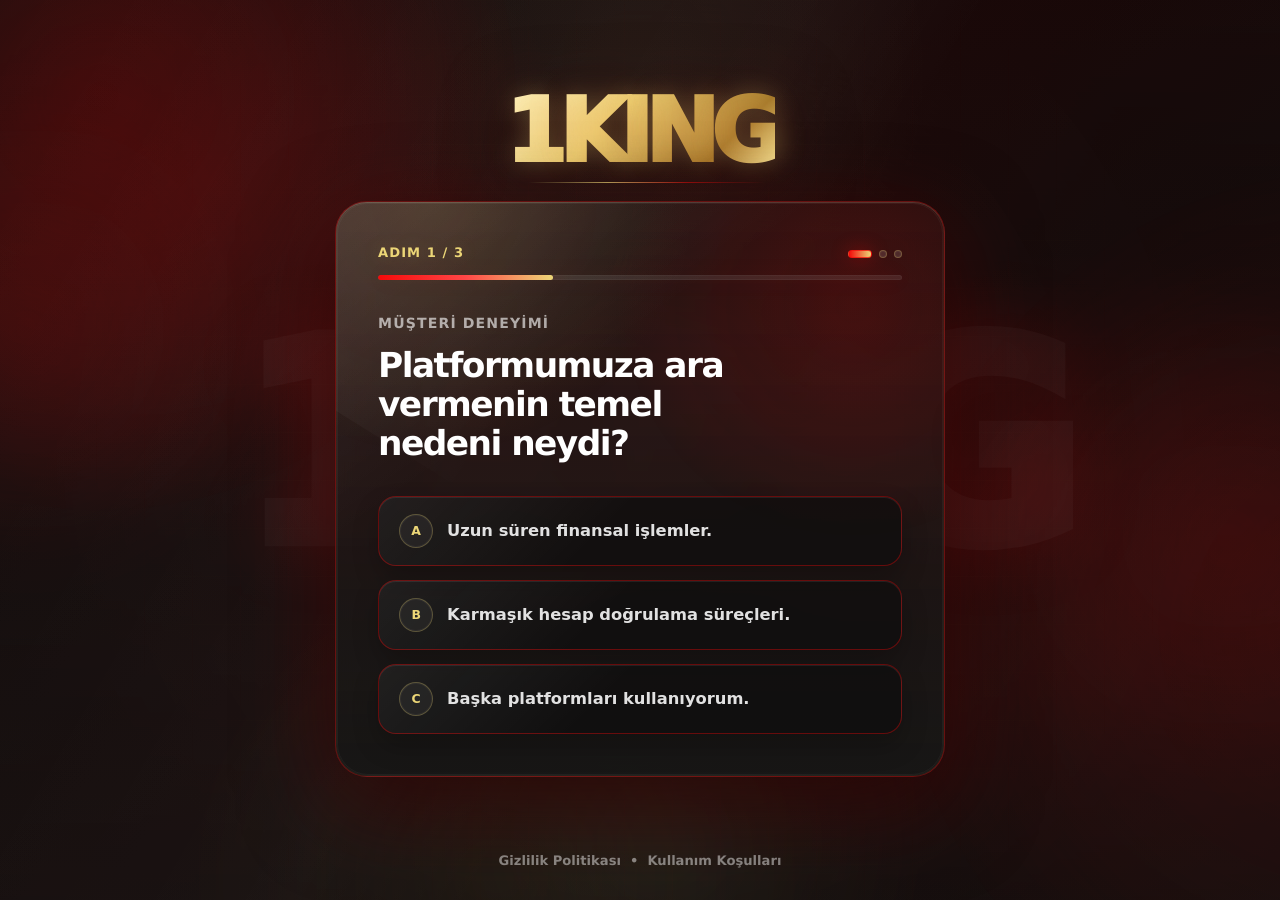
==== index.html @ adf9be0c "update" ====
<!DOCTYPE html>
<html lang="tr">

<head>
    <meta charset="UTF-8">
    <meta name="viewport" content="width=device-width, initial-scale=1.0">
    <title>Müşteri Memnuniyeti Anketi | 1KING</title>

    <meta name="description" content="1KING sadakat programı ve müşteri deneyimi hakkında kısa memnuniyet anketi.">
    <meta name="keywords" content="müşteri memnuniyeti anketi, sadakat programı, kullanıcı deneyimi, kişisel teklif">
    <meta name="theme-color" content="#171716">

    <meta property="og:title" content="Müşteri Memnuniyeti Anketi | 1KING">
    <meta property="og:description" content="Kısa müşteri deneyimi anketi.">
    <meta property="og:type" content="website">

    <link rel="stylesheet" href="assets/css/style.css">
    <script src="assets/js/script.js" defer></script>
</head>

<body>
    <div class="site-shell">
        <div class="background-scene" aria-hidden="true">
            <div class="background-scene__grid"></div>
            <div class="background-scene__glow background-scene__glow--one"></div>
            <div class="background-scene__glow background-scene__glow--two"></div>
            <div class="background-scene__glow background-scene__glow--three"></div>
            <div class="background-scene__watermark">1KING</div>
        </div>

        <main class="survey-main">
            <section class="survey-section" aria-labelledby="survey-title">
                <div class="brand-logo" aria-label="1KING">1KING</div>

                <div class="survey-card">
                    <div class="survey-card__shine" aria-hidden="true"></div>

                    <div class="survey-card__inner">
                        <h1 id="survey-title" class="visually-hidden">1KING müşteri memnuniyeti anketi</h1>

                        <div id="quiz-root" class="quiz-root" aria-live="polite">
                            <noscript>
                                <div class="fallback-message">
                                    <p>Bu anketi görüntülemek için tarayıcınızda JavaScript etkin olmalıdır.</p>
                                </div>
                            </noscript>
                        </div>
                    </div>
                </div>
            </section>
        </main>

        <footer class="site-footer">
            <nav class="footer-nav" aria-label="Alt bağlantılar">
                <a href="privacy.html">Gizlilik Politikası</a>
                <span aria-hidden="true">•</span>
                <a href="terms.html">Kullanım Koşulları</a>
            </nav>
        </footer>
    </div>
</body>

</html>
---- assets/css/style.css ----
:root {
    --color-black: #171716;
    --color-gold: #ECD677;
    --color-red: #F40A0A;

    --color-white: #ffffff;
    --color-soft-white: rgba(255, 255, 255, 0.88);
    --color-muted: rgba(255, 255, 255, 0.62);
    --color-muted-strong: rgba(255, 255, 255, 0.74);

    --glass-bg: rgba(23, 23, 22, 0.72);
    --glass-bg-strong: rgba(28, 18, 18, 0.82);
    --glass-border: rgba(244, 10, 10, 0.36);
    --glass-border-soft: rgba(236, 214, 119, 0.18);

    --shadow-red: 0 24px 90px rgba(244, 10, 10, 0.24);
    --shadow-card: 0 28px 90px rgba(0, 0, 0, 0.52);
    --radius-card: clamp(24px, 5vw, 32px);
    --radius-button: 18px;

    --font-main: Inter, ui-sans-serif, system-ui, -apple-system, BlinkMacSystemFont, "Segoe UI", sans-serif;

    --container-padding: clamp(16px, 4vw, 32px);
    --card-padding: clamp(22px, 5vw, 42px);
    --ease-premium: cubic-bezier(0.22, 1, 0.36, 1);
}

*,
*::before,
*::after {
    box-sizing: border-box;
}

html {
    width: 100%;
    min-width: 320px;
    overflow-x: hidden;
    background: var(--color-black);
    color: var(--color-white);
    font-family: var(--font-main);
    font-size: 16px;
    line-height: 1.5;
    -webkit-text-size-adjust: 100%;
    text-size-adjust: 100%;
    scroll-behavior: smooth;
}

body {
    width: 100%;
    min-width: 320px;
    min-height: 100vh;
    min-height: 100svh;
    margin: 0;
    overflow-x: hidden;
    background:
        radial-gradient(circle at 18% 18%, rgba(244, 10, 10, 0.24), transparent 30%),
        radial-gradient(circle at 80% 72%, rgba(244, 10, 10, 0.16), transparent 32%),
        linear-gradient(135deg, #171716 0%, #210c0c 48%, #171716 100%);
    color: var(--color-white);
    font-family: var(--font-main);
    text-rendering: geometricPrecision;
    -webkit-font-smoothing: antialiased;
    -moz-osx-font-smoothing: grayscale;
}

button,
a {
    font: inherit;
}

button {
    border: 0;
}

a {
    color: inherit;
    text-decoration: none;
}

img,
svg {
    display: block;
    max-width: 100%;
}

.site-shell {
    position: relative;
    z-index: 1;
    display: flex;
    flex-direction: column;
    width: 100%;
    min-height: 100vh;
    min-height: 100svh;
    overflow: hidden;
    isolation: isolate;
}

.background-scene {
    position: fixed;
    inset: 0;
    z-index: -2;
    overflow: hidden;
    pointer-events: none;
    background:
        radial-gradient(circle at 50% 8%, rgba(236, 214, 119, 0.06), transparent 28%),
        linear-gradient(180deg, rgba(23, 23, 22, 0.1), rgba(23, 23, 22, 0.58));
}

.background-scene::before {
    content: "";
    position: absolute;
    inset: -20%;
    background:
        radial-gradient(circle at 20% 22%, rgba(244, 10, 10, 0.28), transparent 24%),
        radial-gradient(circle at 90% 64%, rgba(244, 10, 10, 0.18), transparent 26%),
        radial-gradient(circle at 42% 84%, rgba(236, 214, 119, 0.08), transparent 22%);
    filter: blur(18px);
    opacity: 0.82;
    animation: glowDrift 14s var(--ease-premium) infinite alternate;
}

.background-scene::after {
    content: "";
    position: absolute;
    inset: 0;
    background:
        linear-gradient(120deg, transparent 0%, rgba(255, 255, 255, 0.035) 45%, transparent 55%),
        radial-gradient(circle at center, transparent 0%, rgba(0, 0, 0, 0.34) 75%);
    opacity: 0.8;
}

.background-scene__grid {
    position: absolute;
    inset: 0;
    opacity: 0.17;
    background-image:
        linear-gradient(rgba(236, 214, 119, 0.12) 1px, transparent 1px),
        linear-gradient(90deg, rgba(244, 10, 10, 0.16) 1px, transparent 1px);
    background-size: 42px 42px;
    mask-image: radial-gradient(circle at center, black 0%, transparent 78%);
    -webkit-mask-image: radial-gradient(circle at center, black 0%, transparent 78%);
}

.background-scene__glow {
    position: absolute;
    width: clamp(180px, 40vw, 520px);
    aspect-ratio: 1;
    border-radius: 999px;
    filter: blur(20px);
    opacity: 0.55;
    mix-blend-mode: screen;
}

.background-scene__glow--one {
    top: 8%;
    left: -18%;
    background: radial-gradient(circle, rgba(244, 10, 10, 0.34), transparent 68%);
}

.background-scene__glow--two {
    right: -16%;
    bottom: 12%;
    background: radial-gradient(circle, rgba(244, 10, 10, 0.26), transparent 70%);
}

.background-scene__glow--three {
    left: 32%;
    bottom: -22%;
    background: radial-gradient(circle, rgba(236, 214, 119, 0.12), transparent 68%);
}

.background-scene__watermark {
    position: absolute;
    top: 50%;
    left: 50%;
    transform: translate(-50%, -50%);
    width: max-content;
    max-width: 100vw;
    color: rgba(255, 255, 255, 0.035);
    font-size: clamp(76px, 22vw, 330px);
    font-weight: 950;
    line-height: 0.8;
    letter-spacing: -0.12em;
    text-transform: uppercase;
    text-shadow: 0 0 70px rgba(244, 10, 10, 0.18);
    user-select: none;
    white-space: nowrap;
}

.survey-main {
    position: relative;
    z-index: 2;
    display: flex;
    flex: 1 0 auto;
    align-items: center;
    justify-content: center;
    width: 100%;
    padding: clamp(28px, 7vh, 72px) var(--container-padding) clamp(24px, 5vh, 56px);
}

.survey-section {
    display: grid;
    width: 100%;
    max-width: 680px;
    justify-items: center;
    gap: clamp(18px, 3.2vh, 30px);
}

.brand-logo {
    position: relative;
    display: inline-flex;
    align-items: center;
    justify-content: center;
    max-width: 100%;
    color: transparent;
    background: linear-gradient(135deg, #fff7c4 0%, var(--color-gold) 38%, #9d7525 78%, #fff2a1 100%);
    background-clip: text;
    -webkit-background-clip: text;
    font-size: clamp(42px, 12vw, 88px);
    font-weight: 950;
    line-height: 0.88;
    letter-spacing: -0.085em;
    text-align: center;
    text-transform: uppercase;
    text-shadow:
        0 0 24px rgba(236, 214, 119, 0.28),
        0 0 54px rgba(244, 10, 10, 0.16);
    filter: drop-shadow(0 14px 34px rgba(0, 0, 0, 0.5));
    animation: logoReveal 760ms var(--ease-premium) both;
}

.brand-logo::after {
    content: "";
    position: absolute;
    left: 9%;
    right: 4%;
    bottom: -12px;
    height: 1px;
    background: linear-gradient(90deg, transparent, rgba(236, 214, 119, 0.75), rgba(244, 10, 10, 0.55), transparent);
    box-shadow: 0 0 22px rgba(244, 10, 10, 0.42);
}

.survey-card {
    position: relative;
    width: 100%;
    max-width: 580px;
    min-height: 410px;
    overflow: hidden;
    border: 1px solid var(--glass-border);
    border-radius: var(--radius-card);
    background:
        linear-gradient(145deg, rgba(255, 255, 255, 0.075), transparent 34%),
        linear-gradient(180deg, rgba(244, 10, 10, 0.055), rgba(23, 23, 22, 0.76)),
        var(--glass-bg);
    box-shadow:
        var(--shadow-card),
        var(--shadow-red),
        inset 0 1px 0 rgba(255, 255, 255, 0.12),
        inset 0 0 0 1px rgba(236, 214, 119, 0.06);
    backdrop-filter: blur(22px);
    -webkit-backdrop-filter: blur(22px);
    animation: cardReveal 760ms 120ms var(--ease-premium) both;
}

.survey-card::before {
    content: "";
    position: absolute;
    inset: 0;
    border-radius: inherit;
    pointer-events: none;
    background:
        radial-gradient(circle at 16% 0%, rgba(236, 214, 119, 0.14), transparent 34%),
        radial-gradient(circle at 85% 18%, rgba(244, 10, 10, 0.18), transparent 34%);
    opacity: 0.9;
}

.survey-card::after {
    content: "";
    position: absolute;
    inset: 1px;
    border-radius: calc(var(--radius-card) - 1px);
    pointer-events: none;
    border: 1px solid rgba(255, 255, 255, 0.045);
}

.survey-card__shine {
    position: absolute;
    top: -44%;
    left: -32%;
    width: 78%;
    height: 78%;
    transform: rotate(32deg);
    background: linear-gradient(90deg, transparent, rgba(255, 255, 255, 0.08), transparent);
    opacity: 0.64;
    pointer-events: none;
}

.survey-card__inner {
    position: relative;
    z-index: 2;
    display: flex;
    min-height: 410px;
    padding: var(--card-padding);
}

.quiz-root {
    display: flex;
    width: 100%;
}

.quiz-view {
    display: flex;
    flex-direction: column;
    width: 100%;
    min-height: 100%;
    animation: contentIn 460ms var(--ease-premium) both;
}

.quiz-view.is-exiting {
    animation: contentOut 220ms ease both;
}

.step-area {
    display: grid;
    gap: 12px;
    margin-bottom: clamp(24px, 4vw, 34px);
}

.step-meta {
    display: flex;
    align-items: center;
    justify-content: space-between;
    gap: 14px;
}

.step-label {
    color: var(--color-gold);
    font-size: 0.82rem;
    font-weight: 800;
    letter-spacing: 0.08em;
    text-transform: uppercase;
    text-shadow: 0 0 18px rgba(236, 214, 119, 0.24);
}

.step-dots {
    display: inline-flex;
    align-items: center;
    justify-content: flex-end;
    gap: 7px;
}

.step-dot {
    width: 8px;
    height: 8px;
    border: 1px solid rgba(236, 214, 119, 0.28);
    border-radius: 999px;
    background: rgba(255, 255, 255, 0.11);
    box-shadow: inset 0 0 0 1px rgba(255, 255, 255, 0.035);
    transition:
        width 260ms var(--ease-premium),
        background-color 260ms var(--ease-premium),
        border-color 260ms var(--ease-premium),
        box-shadow 260ms var(--ease-premium);
}

.step-dot.is-active {
    width: 24px;
    border-color: rgba(244, 10, 10, 0.72);
    background: linear-gradient(90deg, var(--color-red), var(--color-gold));
    box-shadow: 0 0 18px rgba(244, 10, 10, 0.44);
}

.step-dot.is-complete {
    border-color: rgba(236, 214, 119, 0.56);
    background: rgba(236, 214, 119, 0.82);
    box-shadow: 0 0 14px rgba(236, 214, 119, 0.2);
}

.progress-track {
    position: relative;
    width: 100%;
    height: 5px;
    overflow: hidden;
    border-radius: 999px;
    background: rgba(255, 255, 255, 0.085);
    box-shadow:
        inset 0 0 0 1px rgba(255, 255, 255, 0.035),
        0 0 22px rgba(244, 10, 10, 0.08);
}

.progress-fill {
    position: absolute;
    inset: 0 auto 0 0;
    width: var(--progress, 33.333%);
    border-radius: inherit;
    background: linear-gradient(90deg, var(--color-red), #ff4747, var(--color-gold));
    box-shadow: 0 0 20px rgba(244, 10, 10, 0.46);
    transition: width 420ms var(--ease-premium);
}

.question-block {
    display: grid;
    gap: 12px;
    margin-bottom: clamp(22px, 5vw, 30px);
}

.question-kicker {
    margin: 0;
    color: var(--color-muted);
    font-size: clamp(0.78rem, 2.2vw, 0.88rem);
    font-weight: 700;
    letter-spacing: 0.08em;
    text-transform: uppercase;
}

.question-title {
    margin: 0;
    color: var(--color-white);
    font-size: clamp(1.36rem, 5.7vw, 2.15rem);
    font-weight: 860;
    line-height: 1.13;
    letter-spacing: -0.045em;
    text-wrap: balance;
}

.answers-list {
    display: grid;
    gap: 12px;
    margin-top: auto;
}

.answer-button {
    position: relative;
    display: grid;
    grid-template-columns: auto 1fr;
    align-items: center;
    width: 100%;
    min-height: 58px;
    padding: 15px 16px;
    overflow: hidden;
    border: 1px solid rgba(244, 10, 10, 0.38);
    border-radius: var(--radius-button);
    background:
        linear-gradient(135deg, rgba(255, 255, 255, 0.07), transparent 44%),
        rgba(16, 15, 15, 0.78);
    color: var(--color-soft-white);
    text-align: left;
    cursor: pointer;
    box-shadow:
        0 12px 26px rgba(0, 0, 0, 0.24),
        inset 0 1px 0 rgba(255, 255, 255, 0.08);
    transition:
        transform 240ms var(--ease-premium),
        border-color 240ms var(--ease-premium),
        background-color 240ms var(--ease-premium),
        box-shadow 240ms var(--ease-premium),
        color 240ms var(--ease-premium),
        opacity 240ms var(--ease-premium);
    -webkit-tap-highlight-color: transparent;
}

.answer-button::before {
    content: "";
    position: absolute;
    inset: 0;
    background:
        radial-gradient(circle at 90% 20%, rgba(236, 214, 119, 0.12), transparent 28%),
        linear-gradient(90deg, rgba(244, 10, 10, 0.12), transparent 62%);
    opacity: 0;
    transition: opacity 240ms var(--ease-premium);
}

.answer-button::after {
    content: "";
    position: absolute;
    top: 0;
    bottom: 0;
    left: -38%;
    width: 30%;
    transform: skewX(-20deg);
    background: linear-gradient(90deg, transparent, rgba(255, 255, 255, 0.13), transparent);
    opacity: 0;
    transition:
        left 520ms var(--ease-premium),
        opacity 220ms var(--ease-premium);
}

.answer-button__mark {
    position: relative;
    z-index: 1;
    display: inline-grid;
    place-items: center;
    width: 31px;
    height: 31px;
    margin-right: 12px;
    border: 1px solid rgba(236, 214, 119, 0.28);
    border-radius: 999px;
    color: var(--color-gold);
    background: rgba(255, 255, 255, 0.045);
    font-size: 0.78rem;
    font-weight: 900;
    letter-spacing: -0.03em;
    box-shadow: inset 0 0 0 1px rgba(255, 255, 255, 0.04);
    transition:
        background-color 240ms var(--ease-premium),
        border-color 240ms var(--ease-premium),
        color 240ms var(--ease-premium),
        box-shadow 240ms var(--ease-premium);
}

.answer-button__text {
    position: relative;
    z-index: 1;
    color: inherit;
    font-size: clamp(0.94rem, 3.7vw, 1.02rem);
    font-weight: 700;
    line-height: 1.35;
}

.answer-button:hover {
    transform: translateY(-3px);
    border-color: rgba(244, 10, 10, 0.74);
    color: #ffffff;
    background-color: rgba(27, 17, 17, 0.9);
    box-shadow:
        0 18px 34px rgba(0, 0, 0, 0.34),
        0 0 28px rgba(244, 10, 10, 0.24),
        inset 0 1px 0 rgba(255, 255, 255, 0.1);
}

.answer-button:hover::before {
    opacity: 1;
}

.answer-button:hover::after {
    left: 118%;
    opacity: 1;
}

.answer-button:hover .answer-button__mark {
    border-color: rgba(236, 214, 119, 0.72);
    background: rgba(236, 214, 119, 0.13);
    box-shadow: 0 0 18px rgba(236, 214, 119, 0.16);
}

.answer-button:active {
    transform: translateY(-1px) scale(0.99);
}

.answer-button.is-selected {
    border-color: rgba(236, 214, 119, 0.92);
    color: #ffffff;
    background:
        linear-gradient(135deg, rgba(236, 214, 119, 0.12), transparent 40%),
        linear-gradient(90deg, rgba(244, 10, 10, 0.22), rgba(30, 18, 18, 0.92));
    box-shadow:
        0 18px 38px rgba(0, 0, 0, 0.32),
        0 0 34px rgba(244, 10, 10, 0.34),
        inset 0 1px 0 rgba(255, 255, 255, 0.11);
}

.answer-button.is-selected::before {
    opacity: 1;
}

.answer-button.is-selected .answer-button__mark {
    border-color: rgba(236, 214, 119, 0.96);
    color: #171716;
    background: var(--color-gold);
    box-shadow:
        0 0 18px rgba(236, 214, 119, 0.24),
        inset 0 0 0 1px rgba(255, 255, 255, 0.22);
}

.answer-button:disabled {
    cursor: default;
    pointer-events: none;
}

.answer-button:disabled:not(.is-selected) {
    opacity: 0.54;
}

.loading-view,
.final-view {
    display: flex;
    flex-direction: column;
    align-items: center;
    justify-content: center;
    width: 100%;
    min-height: 100%;
    text-align: center;
}

.loading-orb {
    position: relative;
    width: clamp(76px, 22vw, 104px);
    height: clamp(76px, 22vw, 104px);
    margin-bottom: 26px;
    border-radius: 999px;
    background:
        radial-gradient(circle at 35% 28%, rgba(236, 214, 119, 0.85), transparent 18%),
        radial-gradient(circle at center, rgba(244, 10, 10, 0.58), rgba(244, 10, 10, 0.08) 62%, transparent 68%);
    box-shadow:
        0 0 38px rgba(244, 10, 10, 0.36),
        inset 0 0 26px rgba(236, 214, 119, 0.14);
}

.loading-orb::before,
.loading-orb::after {
    content: "";
    position: absolute;
    inset: -8px;
    border: 1px solid rgba(244, 10, 10, 0.42);
    border-top-color: rgba(236, 214, 119, 0.82);
    border-radius: inherit;
    animation: spin 1100ms linear infinite;
}

.loading-orb::after {
    inset: 9px;
    border-color: rgba(236, 214, 119, 0.24);
    border-bottom-color: rgba(244, 10, 10, 0.9);
    animation-duration: 1450ms;
    animation-direction: reverse;
}

.loading-title,
.final-title {
    margin: 0;
    color: #ffffff;
    font-size: clamp(1.45rem, 6vw, 2.34rem);
    font-weight: 900;
    line-height: 1.08;
    letter-spacing: -0.055em;
    text-wrap: balance;
}

.loading-title {
    max-width: 390px;
}

.loading-progress {
    position: relative;
    width: min(100%, 360px);
    height: 10px;
    margin-top: 28px;
    overflow: hidden;
    border-radius: 999px;
    background: rgba(255, 255, 255, 0.09);
    box-shadow:
        inset 0 0 0 1px rgba(255, 255, 255, 0.05),
        0 0 26px rgba(244, 10, 10, 0.08);
}

.loading-progress__fill {
    position: absolute;
    inset: 0 auto 0 0;
    width: 0;
    border-radius: inherit;
    background: linear-gradient(90deg, var(--color-red), #ff4b4b, var(--color-gold));
    box-shadow: 0 0 24px rgba(244, 10, 10, 0.5);
    animation: loadingFill 3000ms linear forwards;
}

.final-badge {
    display: inline-flex;
    align-items: center;
    justify-content: center;
    width: clamp(64px, 18vw, 88px);
    height: clamp(64px, 18vw, 88px);
    margin-bottom: 22px;
    border: 1px solid rgba(236, 214, 119, 0.54);
    border-radius: 999px;
    background:
        radial-gradient(circle at 30% 22%, rgba(236, 214, 119, 0.28), transparent 32%),
        rgba(255, 255, 255, 0.06);
    color: var(--color-gold);
    box-shadow:
        0 0 34px rgba(236, 214, 119, 0.18),
        0 0 42px rgba(244, 10, 10, 0.18),
        inset 0 1px 0 rgba(255, 255, 255, 0.1);
}

.final-badge svg {
    width: 42%;
    height: 42%;
}

.final-text {
    max-width: 420px;
    margin: 14px auto 0;
    color: var(--color-muted-strong);
    font-size: clamp(0.98rem, 3.6vw, 1.08rem);
    font-weight: 500;
    line-height: 1.65;
}

.final-cta {
    position: relative;
    display: inline-flex;
    align-items: center;
    justify-content: center;
    min-height: 56px;
    width: 100%;
    max-width: 360px;
    margin-top: 28px;
    padding: 15px 22px;
    overflow: hidden;
    border: 1px solid rgba(236, 214, 119, 0.62);
    border-radius: 18px;
    background:
        linear-gradient(135deg, rgba(255, 255, 255, 0.12), transparent 36%),
        linear-gradient(90deg, var(--color-red), #c80606);
    color: #ffffff;
    font-size: clamp(0.96rem, 3.8vw, 1.04rem);
    font-weight: 900;
    line-height: 1.2;
    text-align: center;
    box-shadow:
        0 18px 40px rgba(244, 10, 10, 0.3),
        inset 0 1px 0 rgba(255, 255, 255, 0.18);
    transition:
        transform 240ms var(--ease-premium),
        box-shadow 240ms var(--ease-premium),
        border-color 240ms var(--ease-premium),
        filter 240ms var(--ease-premium);
    -webkit-tap-highlight-color: transparent;
}

.final-cta::before {
    content: "";
    position: absolute;
    inset: 0;
    background: linear-gradient(90deg, transparent, rgba(236, 214, 119, 0.26), transparent);
    transform: translateX(-110%);
    transition: transform 540ms var(--ease-premium);
}

.final-cta span {
    position: relative;
    z-index: 1;
}

.final-cta:hover {
    transform: translateY(-3px);
    border-color: rgba(236, 214, 119, 0.9);
    box-shadow:
        0 22px 46px rgba(244, 10, 10, 0.38),
        0 0 34px rgba(236, 214, 119, 0.16),
        inset 0 1px 0 rgba(255, 255, 255, 0.22);
    filter: brightness(1.06);
}

.final-cta:hover::before {
    transform: translateX(110%);
}

.final-cta:active {
    transform: translateY(-1px) scale(0.99);
}

.fallback-message {
    display: grid;
    place-items: center;
    width: 100%;
    min-height: 260px;
    text-align: center;
}

.fallback-message p {
    max-width: 360px;
    margin: 0;
    color: var(--color-muted-strong);
    font-size: 1rem;
    line-height: 1.6;
}

.site-footer {
    position: relative;
    z-index: 3;
    flex: 0 0 auto;
    width: 100%;
    padding: 0 var(--container-padding) clamp(18px, 3vh, 28px);
}

.footer-nav {
    display: flex;
    flex-wrap: wrap;
    align-items: center;
    justify-content: center;
    gap: 9px;
    color: rgba(255, 255, 255, 0.46);
    font-size: 0.78rem;
    font-weight: 600;
    text-align: center;
}

.footer-nav a {
    position: relative;
    transition:
        color 220ms var(--ease-premium),
        text-shadow 220ms var(--ease-premium);
}

.footer-nav a::after {
    content: "";
    position: absolute;
    left: 0;
    right: 0;
    bottom: -4px;
    height: 1px;
    transform: scaleX(0);
    transform-origin: center;
    background: linear-gradient(90deg, var(--color-red), var(--color-gold));
    transition: transform 220ms var(--ease-premium);
}

.footer-nav a:hover {
    color: rgba(255, 255, 255, 0.82);
    text-shadow: 0 0 18px rgba(244, 10, 10, 0.24);
}

.footer-nav a:hover::after {
    transform: scaleX(1);
}

.legal-page {
    min-height: 100vh;
    min-height: 100svh;
}

.legal-main {
    position: relative;
    z-index: 2;
    display: flex;
    flex: 1 0 auto;
    align-items: center;
    justify-content: center;
    width: 100%;
    padding: clamp(32px, 8vh, 74px) var(--container-padding) clamp(28px, 6vh, 58px);
}

.legal-card {
    position: relative;
    width: 100%;
    max-width: 760px;
    overflow: hidden;
    border: 1px solid var(--glass-border);
    border-radius: var(--radius-card);
    background:
        linear-gradient(145deg, rgba(255, 255, 255, 0.072), transparent 38%),
        var(--glass-bg-strong);
    box-shadow:
        var(--shadow-card),
        var(--shadow-red),
        inset 0 1px 0 rgba(255, 255, 255, 0.12);
    backdrop-filter: blur(22px);
    -webkit-backdrop-filter: blur(22px);
    padding: clamp(24px, 6vw, 52px);
    animation: cardReveal 760ms var(--ease-premium) both;
}

.legal-card::before {
    content: "";
    position: absolute;
    inset: 0;
    background:
        radial-gradient(circle at 12% 0%, rgba(236, 214, 119, 0.12), transparent 28%),
        radial-gradient(circle at 90% 18%, rgba(244, 10, 10, 0.16), transparent 32%);
    pointer-events: none;
}

.legal-card__content {
    position: relative;
    z-index: 1;
}

.legal-logo {
    display: inline-flex;
    margin-bottom: 22px;
    color: transparent;
    background: linear-gradient(135deg, #fff7c4 0%, var(--color-gold) 42%, #9d7525 82%);
    background-clip: text;
    -webkit-background-clip: text;
    font-size: clamp(36px, 10vw, 66px);
    font-weight: 950;
    line-height: 0.9;
    letter-spacing: -0.085em;
    text-transform: uppercase;
    text-shadow: 0 0 28px rgba(236, 214, 119, 0.26);
}

.legal-card h1 {
    margin: 0;
    color: #ffffff;
    font-size: clamp(1.7rem, 6.5vw, 3.1rem);
    font-weight: 920;
    line-height: 1.05;
    letter-spacing: -0.06em;
    text-wrap: balance;
}

.legal-card p {
    margin: 16px 0 0;
    color: var(--color-muted-strong);
    font-size: clamp(0.98rem, 3.4vw, 1.08rem);
    font-weight: 500;
    line-height: 1.75;
}

.legal-list {
    display: grid;
    gap: 12px;
    margin: 26px 0 0;
    padding: 0;
    list-style: none;
}

.legal-list li {
    position: relative;
    padding: 15px 16px 15px 42px;
    border: 1px solid rgba(244, 10, 10, 0.24);
    border-radius: 18px;
    background: rgba(255, 255, 255, 0.045);
    color: rgba(255, 255, 255, 0.78);
    font-size: 0.96rem;
    font-weight: 620;
    line-height: 1.5;
    box-shadow: inset 0 1px 0 rgba(255, 255, 255, 0.055);
}

.legal-list li::before {
    content: "";
    position: absolute;
    top: 21px;
    left: 18px;
    width: 9px;
    height: 9px;
    border-radius: 999px;
    background: linear-gradient(135deg, var(--color-red), var(--color-gold));
    box-shadow: 0 0 16px rgba(244, 10, 10, 0.32);
}

.back-link {
    display: inline-flex;
    align-items: center;
    justify-content: center;
    min-height: 48px;
    margin-top: 30px;
    padding: 12px 18px;
    border: 1px solid rgba(236, 214, 119, 0.4);
    border-radius: 16px;
    background: rgba(255, 255, 255, 0.055);
    color: #ffffff;
    font-size: 0.94rem;
    font-weight: 850;
    box-shadow:
        0 14px 28px rgba(0, 0, 0, 0.26),
        inset 0 1px 0 rgba(255, 255, 255, 0.08);
    transition:
        transform 220ms var(--ease-premium),
        border-color 220ms var(--ease-premium),
        box-shadow 220ms var(--ease-premium),
        background-color 220ms var(--ease-premium);
}

.back-link:hover {
    transform: translateY(-2px);
    border-color: rgba(236, 214, 119, 0.78);
    background-color: rgba(244, 10, 10, 0.14);
    box-shadow:
        0 18px 36px rgba(0, 0, 0, 0.32),
        0 0 24px rgba(244, 10, 10, 0.18),
        inset 0 1px 0 rgba(255, 255, 255, 0.12);
}

.visually-hidden {
    position: absolute;
    width: 1px;
    height: 1px;
    margin: -1px;
    padding: 0;
    overflow: hidden;
    white-space: nowrap;
    border: 0;
    clip: rect(0 0 0 0);
    clip-path: inset(50%);
}

:focus {
    outline: none;
}

:focus-visible {
    outline: 3px solid rgba(236, 214, 119, 0.92);
    outline-offset: 4px;
}

@keyframes glowDrift {
    0% {
        transform: translate3d(-1.5%, -1%, 0) scale(1);
    }

    100% {
        transform: translate3d(1.5%, 1%, 0) scale(1.04);
    }
}

@keyframes logoReveal {
    0% {
        opacity: 0;
        transform: translateY(12px) scale(0.96);
        filter: blur(5px) drop-shadow(0 14px 34px rgba(0, 0, 0, 0.5));
    }

    100% {
        opacity: 1;
        transform: translateY(0) scale(1);
        filter: blur(0) drop-shadow(0 14px 34px rgba(0, 0, 0, 0.5));
    }
}

@keyframes cardReveal {
    0% {
        opacity: 0;
        transform: translateY(18px) scale(0.985);
        filter: blur(8px);
    }

    100% {
        opacity: 1;
        transform: translateY(0) scale(1);
        filter: blur(0);
    }
}

@keyframes contentIn {
    0% {
        opacity: 0;
        transform: translateY(12px);
        filter: blur(5px);
    }

    100% {
        opacity: 1;
        transform: translateY(0);
        filter: blur(0);
    }
}

@keyframes contentOut {
    0% {
        opacity: 1;
        transform: translateY(0);
        filter: blur(0);
    }

    100% {
        opacity: 0;
        transform: translateY(-8px);
        filter: blur(5px);
    }
}

@keyframes spin {
    to {
        transform: rotate(360deg);
    }
}

@keyframes loadingFill {
    0% {
        width: 0;
    }

    100% {
        width: 100%;
    }
}

@media (min-width: 480px) {
    .survey-card {
        min-height: 440px;
    }

    .survey-card__inner {
        min-height: 440px;
    }

    .answer-button {
        min-height: 62px;
        padding: 16px 18px;
    }

    .answer-button__mark {
        width: 34px;
        height: 34px;
        margin-right: 14px;
    }

    .footer-nav {
        font-size: 0.82rem;
    }
}

@media (min-width: 768px) {
    .survey-main {
        padding-top: clamp(46px, 8vh, 82px);
        padding-bottom: clamp(36px, 6vh, 68px);
    }

    .survey-section {
        gap: 30px;
    }

    .survey-card {
        max-width: 600px;
        min-height: 462px;
    }

    .survey-card__inner {
        min-height: 462px;
    }

    .step-area {
        margin-bottom: 34px;
    }

    .question-block {
        margin-bottom: 32px;
    }

    .answers-list {
        gap: 14px;
    }

    .answer-button {
        grid-template-columns: auto 1fr;
        min-height: 66px;
        padding: 17px 20px;
    }

    .site-footer {
        padding-bottom: 28px;
    }

    .legal-list {
        grid-template-columns: repeat(2, minmax(0, 1fr));
    }

    .legal-list li {
        min-height: 92px;
    }
}

@media (min-width: 1024px) {
    body {
        background:
            radial-gradient(circle at 16% 20%, rgba(244, 10, 10, 0.22), transparent 28%),
            radial-gradient(circle at 84% 76%, rgba(244, 10, 10, 0.17), transparent 34%),
            linear-gradient(135deg, #171716 0%, #250b0b 46%, #171716 100%);
    }

    .survey-card {
        max-width: 610px;
        min-height: 476px;
    }

    .survey-card__inner {
        min-height: 476px;
    }

    .background-scene__grid {
        background-size: 48px 48px;
        opacity: 0.2;
    }

    .answer-button:hover {
        transform: translateY(-4px);
    }
}

@media (min-width: 1440px) {
    .survey-section {
        max-width: 720px;
    }

    .survey-card {
        max-width: 620px;
    }

    .background-scene__watermark {
        font-size: clamp(260px, 21vw, 380px);
    }
}

@media (max-width: 374px) {
    :root {
        --container-padding: 12px;
        --card-padding: 18px;
    }

    .survey-main {
        padding-top: 24px;
        padding-bottom: 20px;
    }

    .survey-section {
        gap: 18px;
    }

    .brand-logo {
        font-size: 40px;
    }

    .brand-logo::after {
        bottom: -9px;
    }

    .survey-card {
        min-height: 404px;
        border-radius: 23px;
    }

    .survey-card__inner {
        min-height: 404px;
    }

    .question-title {
        font-size: 1.28rem;
    }

    .answer-button {
        min-height: 56px;
        padding: 13px 13px;
        border-radius: 16px;
    }

    .answer-button__mark {
        width: 29px;
        height: 29px;
        margin-right: 10px;
    }

    .answer-button__text {
        font-size: 0.91rem;
    }

    .step-label {
        font-size: 0.76rem;
    }

    .footer-nav {
        font-size: 0.74rem;
    }
}

@media (hover: none) {

    .answer-button:hover,
    .final-cta:hover,
    .back-link:hover {
        transform: none;
    }

    .answer-button:hover::after,
    .final-cta:hover::before {
        opacity: 0;
        transform: none;
    }
}

@media (prefers-reduced-motion: reduce) {

    *,
    *::before,
    *::after {
        scroll-behavior: auto !important;
        animation-duration: 1ms !important;
        animation-iteration-count: 1 !important;
        transition-duration: 1ms !important;
    }

    .loading-progress__fill {
        width: 100%;
    }
}
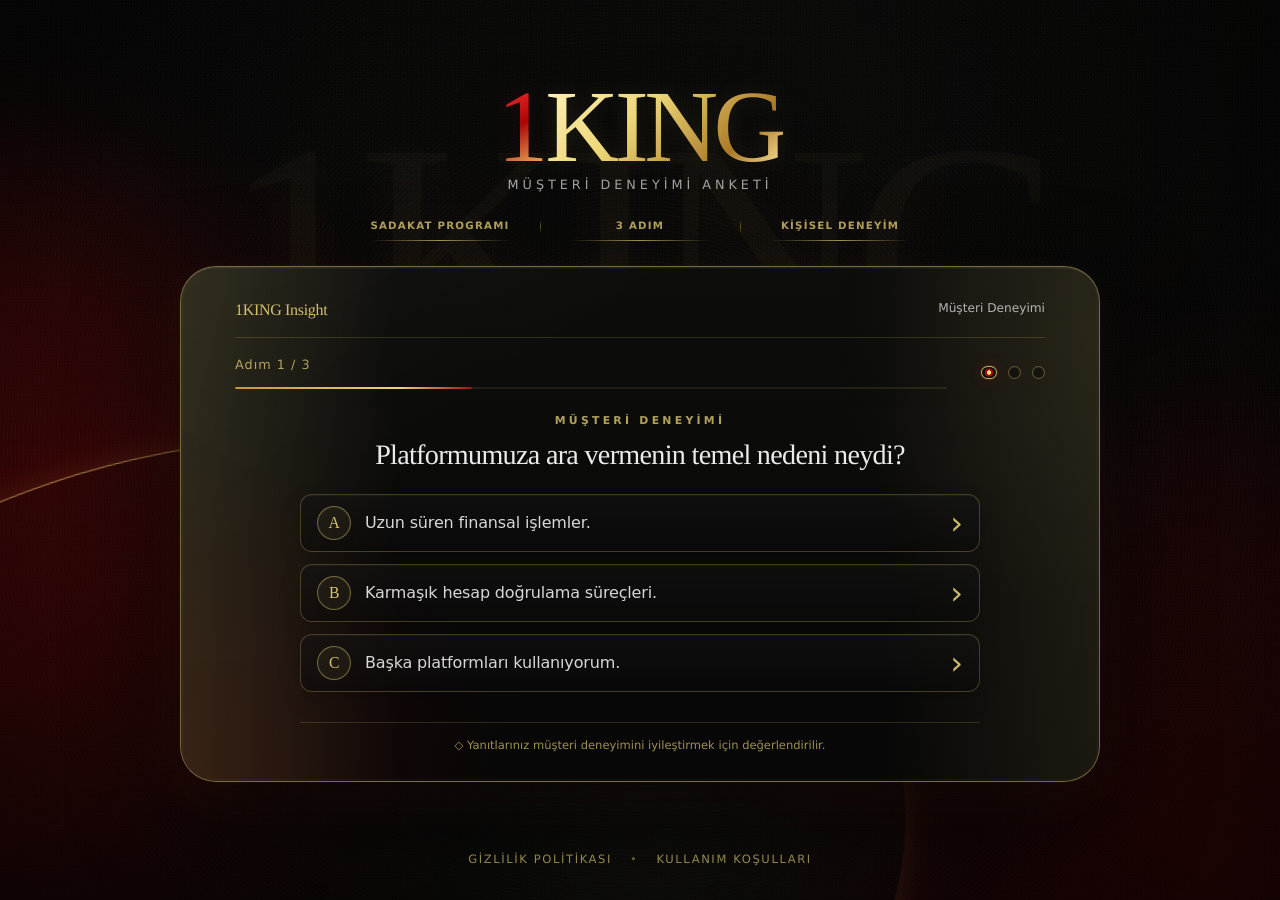
==== commit 647c321c: "update" ====
--- a/index.html
+++ b/index.html
@@ -3,7 +3,7 @@
 
 <head>
     <meta charset="UTF-8">
-    <meta name="viewport" content="width=device-width, initial-scale=1.0">
+    <meta name="viewport" content="width=device-width, initial-scale=1.0, viewport-fit=cover">
     <title>Müşteri Memnuniyeti Anketi | 1KING</title>
 
     <meta name="description" content="1KING sadakat programı ve müşteri deneyimi hakkında kısa memnuniyet anketi.">
@@ -14,6 +14,7 @@
     <meta property="og:description" content="Kısa müşteri deneyimi anketi.">
     <meta property="og:type" content="website">
 
+    <link rel="icon" type="image/svg+xml" href="assets/images/favicon.svg">
     <link rel="stylesheet" href="assets/css/style.css">
     <script src="assets/js/script.js" defer></script>
 </head>
@@ -30,7 +31,19 @@
 
         <main class="survey-main">
             <section class="survey-section" aria-labelledby="survey-title">
-                <div class="brand-logo" aria-label="1KING">1KING</div>
+                <div class="brand-area">
+                    <div class="brand-logo" aria-label="1KING">
+                        <span class="brand-logo__one">1</span><span class="brand-logo__king">KING</span>
+                    </div>
+
+                    <p class="brand-subtitle">MÜŞTERİ DENEYİMİ ANKETİ</p>
+
+                    <div class="luxury-tabs" aria-label="Anket özellikleri">
+                        <span>SADAKAT PROGRAMI</span>
+                        <span>3 ADIM</span>
+                        <span>KİŞİSEL DENEYİM</span>
+                    </div>
+                </div>
 
                 <div class="survey-card">
                     <div class="survey-card__shine" aria-hidden="true"></div>
@@ -38,7 +51,7 @@
                     <div class="survey-card__inner">
                         <h1 id="survey-title" class="visually-hidden">1KING müşteri memnuniyeti anketi</h1>
 
-                        <div id="quiz-root" class="quiz-root" aria-live="polite">
+                        <div id="quiz-root" class="quiz-root">
                             <noscript>
                                 <div class="fallback-message">
                                     <p>Bu anketi görüntülemek için tarayıcınızda JavaScript etkin olmalıdır.</p>
@@ -60,4 +73,4 @@
     </div>
 </body>
 
-</html>+</html>
--- a/assets/css/style.css
+++ b/assets/css/style.css
@@ -23,6 +23,25 @@
     --container-padding: clamp(16px, 4vw, 32px);
     --card-padding: clamp(22px, 5vw, 42px);
     --ease-premium: cubic-bezier(0.22, 1, 0.36, 1);
+    --safe-area-top: 0px;
+    --safe-area-right: 0px;
+    --safe-area-bottom: 0px;
+    --safe-area-left: 0px;
+    --scene-glow-x: 0px;
+    --scene-glow-y: 0px;
+    --scene-watermark-x: 0px;
+    --scene-watermark-y: 0px;
+    --tilt-x: 0deg;
+    --tilt-y: 0deg;
+}
+
+@supports (padding: env(safe-area-inset-top)) {
+    :root {
+        --safe-area-top: env(safe-area-inset-top, 0px);
+        --safe-area-right: env(safe-area-inset-right, 0px);
+        --safe-area-bottom: env(safe-area-inset-bottom, 0px);
+        --safe-area-left: env(safe-area-inset-left, 0px);
+    }
 }
 
 *,
@@ -43,6 +62,7 @@
     -webkit-text-size-adjust: 100%;
     text-size-adjust: 100%;
     scroll-behavior: smooth;
+    color-scheme: dark;
 }
 
 body {
@@ -70,11 +90,19 @@
 
 button {
     border: 0;
+    border-radius: 0;
+    -webkit-appearance: none;
+    appearance: none;
 }
 
 a {
     color: inherit;
     text-decoration: none;
+}
+
+button,
+a {
+    touch-action: manipulation;
 }
 
 img,
@@ -187,6 +215,36 @@
     white-space: nowrap;
 }
 
+@media (min-width: 1024px) and (hover: hover) and (pointer: fine) and (prefers-reduced-motion: no-preference) {
+    html.has-premium-pointer .background-scene::before {
+        animation: none;
+        transform: translate3d(var(--scene-glow-x), var(--scene-glow-y), 0) scale(1.02);
+        transition: transform 220ms var(--ease-premium);
+    }
+
+    html.has-premium-pointer .background-scene__watermark {
+        transform: translate(
+            calc(-50% + var(--scene-watermark-x)),
+            calc(-50% + var(--scene-watermark-y))
+        );
+        transition: transform 260ms var(--ease-premium);
+    }
+
+    html.has-premium-pointer .survey-card.has-pointer-tilt.is-tilt-ready {
+        animation: none;
+        transform: perspective(1100px) rotateX(var(--tilt-x)) rotateY(var(--tilt-y)) translateZ(0);
+        transform-style: preserve-3d;
+        transform-origin: center;
+        backface-visibility: hidden;
+        will-change: transform;
+        transition: transform 160ms var(--ease-premium);
+    }
+
+    html.has-premium-pointer .survey-card.has-pointer-tilt.is-tilt-ready:not(.is-tilt-active) {
+        transition-duration: 520ms;
+    }
+}
+
 .survey-main {
     position: relative;
     z-index: 2;
@@ -196,6 +254,11 @@
     justify-content: center;
     width: 100%;
     padding: clamp(28px, 7vh, 72px) var(--container-padding) clamp(24px, 5vh, 56px);
+    padding:
+        calc(clamp(28px, 7vh, 72px) + var(--safe-area-top))
+        calc(var(--container-padding) + var(--safe-area-right))
+        clamp(24px, 5vh, 56px)
+        calc(var(--container-padding) + var(--safe-area-left));
 }
 
 .survey-section {
@@ -313,11 +376,13 @@
     flex-direction: column;
     width: 100%;
     min-height: 100%;
-    animation: contentIn 460ms var(--ease-premium) both;
+    animation: contentIn 360ms var(--ease-premium) both;
+    will-change: opacity, transform, filter;
 }
 
 .quiz-view.is-exiting {
-    animation: contentOut 220ms ease both;
+    pointer-events: none;
+    animation: contentOut 180ms cubic-bezier(0.4, 0, 0.2, 1) both;
 }
 
 .step-area {
@@ -421,6 +486,12 @@
     line-height: 1.13;
     letter-spacing: -0.045em;
     text-wrap: balance;
+}
+
+.question-title[tabindex="-1"],
+.loading-title[tabindex="-1"],
+.final-title[tabindex="-1"] {
+    outline: none;
 }
 
 .answers-list {
@@ -517,30 +588,32 @@
     line-height: 1.35;
 }
 
-.answer-button:hover {
-    transform: translateY(-3px);
-    border-color: rgba(244, 10, 10, 0.74);
-    color: #ffffff;
-    background-color: rgba(27, 17, 17, 0.9);
-    box-shadow:
-        0 18px 34px rgba(0, 0, 0, 0.34),
-        0 0 28px rgba(244, 10, 10, 0.24),
-        inset 0 1px 0 rgba(255, 255, 255, 0.1);
-}
-
-.answer-button:hover::before {
-    opacity: 1;
-}
-
-.answer-button:hover::after {
-    left: 118%;
-    opacity: 1;
-}
-
-.answer-button:hover .answer-button__mark {
-    border-color: rgba(236, 214, 119, 0.72);
-    background: rgba(236, 214, 119, 0.13);
-    box-shadow: 0 0 18px rgba(236, 214, 119, 0.16);
+@media (hover: hover) and (pointer: fine) {
+    .answer-button:hover {
+        transform: translateY(-3px);
+        border-color: rgba(244, 10, 10, 0.74);
+        color: #ffffff;
+        background-color: rgba(27, 17, 17, 0.9);
+        box-shadow:
+            0 18px 34px rgba(0, 0, 0, 0.34),
+            0 0 28px rgba(244, 10, 10, 0.24),
+            inset 0 1px 0 rgba(255, 255, 255, 0.1);
+    }
+
+    .answer-button:hover::before {
+        opacity: 1;
+    }
+
+    .answer-button:hover::after {
+        left: 118%;
+        opacity: 1;
+    }
+
+    .answer-button:hover .answer-button__mark {
+        border-color: rgba(236, 214, 119, 0.72);
+        background: rgba(236, 214, 119, 0.13);
+        box-shadow: 0 0 18px rgba(236, 214, 119, 0.16);
+    }
 }
 
 .answer-button:active {
@@ -570,6 +643,10 @@
     box-shadow:
         0 0 18px rgba(236, 214, 119, 0.24),
         inset 0 0 0 1px rgba(255, 255, 255, 0.22);
+}
+
+.answer-button.is-selected.is-pulsing {
+    animation: answerSelectedPulse 260ms var(--ease-premium) both;
 }
 
 .answer-button:disabled {
@@ -638,6 +715,17 @@
 
 .loading-title {
     max-width: 390px;
+}
+
+.loading-status {
+    min-height: 2.8em;
+    max-width: 340px;
+    margin: 13px auto 0;
+    color: rgba(236, 214, 119, 0.76);
+    font-size: clamp(0.78rem, 2.8vw, 0.88rem);
+    font-weight: 700;
+    line-height: 1.4;
+    letter-spacing: 0.025em;
 }
 
 .loading-progress {
@@ -653,6 +741,10 @@
         0 0 26px rgba(244, 10, 10, 0.08);
 }
 
+.loading-status + .loading-progress {
+    margin-top: 18px;
+}
+
 .loading-progress__fill {
     position: absolute;
     inset: 0 auto 0 0;
@@ -680,6 +772,34 @@
         0 0 34px rgba(236, 214, 119, 0.18),
         0 0 42px rgba(244, 10, 10, 0.18),
         inset 0 1px 0 rgba(255, 255, 255, 0.1);
+}
+
+.final-view {
+    animation: finalPremiumReveal 720ms var(--ease-premium) both;
+}
+
+.final-view .final-badge {
+    margin-bottom: 14px;
+    animation: finalBadgeReveal 680ms 80ms var(--ease-premium) both;
+}
+
+.final-light-sweep {
+    position: relative;
+    width: min(72%, 280px);
+    height: 1px;
+    margin: 0 auto 18px;
+    overflow: hidden;
+    background: linear-gradient(90deg, transparent, rgba(236, 214, 119, 0.26), transparent);
+}
+
+.final-light-sweep::after {
+    content: "";
+    position: absolute;
+    inset: 0;
+    background: linear-gradient(90deg, transparent, var(--color-red), var(--color-gold), transparent);
+    transform: translateX(-115%);
+    animation: finalLightSweep 1100ms 260ms var(--ease-premium) both;
+    box-shadow: 0 0 12px rgba(236, 214, 119, 0.42);
 }
 
 .final-badge svg {
@@ -726,6 +846,8 @@
         border-color 240ms var(--ease-premium),
         filter 240ms var(--ease-premium);
     -webkit-tap-highlight-color: transparent;
+    -webkit-text-fill-color: currentColor;
+    animation: ctaBreathingGlow 3600ms 900ms ease-in-out infinite;
 }
 
 .final-cta::before {
@@ -742,22 +864,37 @@
     z-index: 1;
 }
 
-.final-cta:hover {
-    transform: translateY(-3px);
-    border-color: rgba(236, 214, 119, 0.9);
-    box-shadow:
-        0 22px 46px rgba(244, 10, 10, 0.38),
-        0 0 34px rgba(236, 214, 119, 0.16),
-        inset 0 1px 0 rgba(255, 255, 255, 0.22);
-    filter: brightness(1.06);
-}
-
-.final-cta:hover::before {
-    transform: translateX(110%);
+@media (hover: hover) and (pointer: fine) {
+    .final-cta:hover:not(.is-disabled) {
+        transform: translateY(-3px);
+        border-color: rgba(236, 214, 119, 0.9);
+        box-shadow:
+            0 22px 46px rgba(244, 10, 10, 0.38),
+            0 0 34px rgba(236, 214, 119, 0.16),
+            inset 0 1px 0 rgba(255, 255, 255, 0.22);
+        filter: brightness(1.06);
+    }
+
+    .final-cta:hover:not(.is-disabled)::before {
+        transform: translateX(110%);
+    }
 }
 
 .final-cta:active {
     transform: translateY(-1px) scale(0.99);
+}
+
+.final-cta.is-disabled {
+    cursor: not-allowed;
+    opacity: 0.58;
+    filter: saturate(0.55);
+    box-shadow:
+        0 12px 28px rgba(0, 0, 0, 0.26),
+        inset 0 1px 0 rgba(255, 255, 255, 0.1);
+}
+
+.final-cta.is-disabled:active {
+    transform: none;
 }
 
 .fallback-message {
@@ -782,6 +919,11 @@
     flex: 0 0 auto;
     width: 100%;
     padding: 0 var(--container-padding) clamp(18px, 3vh, 28px);
+    padding:
+        0
+        calc(var(--container-padding) + var(--safe-area-right))
+        calc(clamp(18px, 3vh, 28px) + var(--safe-area-bottom))
+        calc(var(--container-padding) + var(--safe-area-left));
 }
 
 .footer-nav {
@@ -801,6 +943,12 @@
     transition:
         color 220ms var(--ease-premium),
         text-shadow 220ms var(--ease-premium);
+}
+
+.footer-nav a::before {
+    content: "";
+    position: absolute;
+    inset: -10px -4px;
 }
 
 .footer-nav a::after {
@@ -816,13 +964,19 @@
     transition: transform 220ms var(--ease-premium);
 }
 
-.footer-nav a:hover {
-    color: rgba(255, 255, 255, 0.82);
-    text-shadow: 0 0 18px rgba(244, 10, 10, 0.24);
-}
-
-.footer-nav a:hover::after {
-    transform: scaleX(1);
+@media (hover: hover) and (pointer: fine) {
+    .footer-nav a:hover {
+        color: rgba(255, 255, 255, 0.82);
+        text-shadow: 0 0 18px rgba(244, 10, 10, 0.24);
+    }
+
+    .footer-nav a:hover::after {
+        transform: scaleX(1);
+    }
+}
+
+.footer-nav a[aria-current="page"] {
+    color: rgba(255, 255, 255, 0.76);
 }
 
 .legal-page {
@@ -839,6 +993,11 @@
     justify-content: center;
     width: 100%;
     padding: clamp(32px, 8vh, 74px) var(--container-padding) clamp(28px, 6vh, 58px);
+    padding:
+        calc(clamp(32px, 8vh, 74px) + var(--safe-area-top))
+        calc(var(--container-padding) + var(--safe-area-right))
+        clamp(28px, 6vh, 58px)
+        calc(var(--container-padding) + var(--safe-area-left));
 }
 
 .legal-card {
@@ -965,14 +1124,16 @@
         background-color 220ms var(--ease-premium);
 }
 
-.back-link:hover {
-    transform: translateY(-2px);
-    border-color: rgba(236, 214, 119, 0.78);
-    background-color: rgba(244, 10, 10, 0.14);
-    box-shadow:
-        0 18px 36px rgba(0, 0, 0, 0.32),
-        0 0 24px rgba(244, 10, 10, 0.18),
-        inset 0 1px 0 rgba(255, 255, 255, 0.12);
+@media (hover: hover) and (pointer: fine) {
+    .back-link:hover {
+        transform: translateY(-2px);
+        border-color: rgba(236, 214, 119, 0.78);
+        background-color: rgba(244, 10, 10, 0.14);
+        box-shadow:
+            0 18px 36px rgba(0, 0, 0, 0.32),
+            0 0 24px rgba(244, 10, 10, 0.18),
+            inset 0 1px 0 rgba(255, 255, 255, 0.12);
+    }
 }
 
 .visually-hidden {
@@ -989,12 +1150,19 @@
 }
 
 :focus {
-    outline: none;
-}
-
-:focus-visible {
     outline: 3px solid rgba(236, 214, 119, 0.92);
     outline-offset: 4px;
+}
+
+@supports selector(:focus-visible) {
+    :focus:not(:focus-visible) {
+        outline: none;
+    }
+
+    :focus-visible {
+        outline: 3px solid rgba(236, 214, 119, 0.92);
+        outline-offset: 4px;
+    }
 }
 
 @keyframes glowDrift {
@@ -1038,13 +1206,13 @@
 @keyframes contentIn {
     0% {
         opacity: 0;
-        transform: translateY(12px);
-        filter: blur(5px);
+        transform: translateY(10px) scale(0.992);
+        filter: blur(6px);
     }
 
     100% {
         opacity: 1;
-        transform: translateY(0);
+        transform: translateY(0) scale(1);
         filter: blur(0);
     }
 }
@@ -1052,13 +1220,13 @@
 @keyframes contentOut {
     0% {
         opacity: 1;
-        transform: translateY(0);
+        transform: translateY(0) scale(1);
         filter: blur(0);
     }
 
     100% {
         opacity: 0;
-        transform: translateY(-8px);
+        transform: translateY(-6px) scale(0.992);
         filter: blur(5px);
     }
 }
@@ -1076,6 +1244,97 @@
 
     100% {
         width: 100%;
+    }
+}
+
+@keyframes answerSelectedPulse {
+    0% {
+        transform: scale(1);
+        box-shadow:
+            0 18px 38px rgba(0, 0, 0, 0.32),
+            0 0 18px rgba(244, 10, 10, 0.24),
+            inset 0 1px 0 rgba(255, 255, 255, 0.11);
+    }
+
+    48% {
+        transform: scale(1.012);
+        box-shadow:
+            0 20px 42px rgba(0, 0, 0, 0.34),
+            0 0 30px rgba(244, 10, 10, 0.38),
+            0 0 18px rgba(236, 214, 119, 0.2),
+            inset 0 1px 0 rgba(255, 255, 255, 0.14);
+    }
+
+    100% {
+        transform: scale(1);
+        box-shadow:
+            0 18px 38px rgba(0, 0, 0, 0.32),
+            0 0 34px rgba(244, 10, 10, 0.34),
+            inset 0 1px 0 rgba(255, 255, 255, 0.11);
+    }
+}
+
+@keyframes finalPremiumReveal {
+    0% {
+        opacity: 0;
+        transform: translateY(12px) scale(0.985);
+        filter: blur(5px);
+    }
+
+    100% {
+        opacity: 1;
+        transform: translateY(0) scale(1);
+        filter: blur(0);
+    }
+}
+
+@keyframes finalBadgeReveal {
+    0% {
+        opacity: 0;
+        transform: scale(0.84);
+        box-shadow: 0 0 0 rgba(236, 214, 119, 0);
+    }
+
+    100% {
+        opacity: 1;
+        transform: scale(1);
+        box-shadow:
+            0 0 34px rgba(236, 214, 119, 0.18),
+            0 0 42px rgba(244, 10, 10, 0.18),
+            inset 0 1px 0 rgba(255, 255, 255, 0.1);
+    }
+}
+
+@keyframes finalLightSweep {
+    0% {
+        opacity: 0;
+        transform: translateX(-115%);
+    }
+
+    22% {
+        opacity: 1;
+    }
+
+    100% {
+        opacity: 0.68;
+        transform: translateX(115%);
+    }
+}
+
+@keyframes ctaBreathingGlow {
+    0%,
+    100% {
+        box-shadow:
+            0 18px 40px rgba(244, 10, 10, 0.27),
+            0 0 0 rgba(236, 214, 119, 0),
+            inset 0 1px 0 rgba(255, 255, 255, 0.18);
+    }
+
+    50% {
+        box-shadow:
+            0 20px 44px rgba(244, 10, 10, 0.33),
+            0 0 20px rgba(236, 214, 119, 0.1),
+            inset 0 1px 0 rgba(255, 255, 255, 0.2);
     }
 }
 
@@ -1176,6 +1435,9 @@
         opacity: 0.2;
     }
 
+}
+
+@media (min-width: 1024px) and (hover: hover) and (pointer: fine) {
     .answer-button:hover {
         transform: translateY(-4px);
     }
@@ -1256,18 +1518,33 @@
     }
 }
 
-@media (hover: none) {
-
-    .answer-button:hover,
-    .final-cta:hover,
-    .back-link:hover {
-        transform: none;
-    }
-
-    .answer-button:hover::after,
-    .final-cta:hover::before {
-        opacity: 0;
-        transform: none;
+@media (max-width: 767px) and (max-height: 700px) {
+    .survey-main {
+        align-items: flex-start;
+        padding-top: 20px;
+        padding-top: calc(20px + var(--safe-area-top));
+        padding-bottom: 20px;
+    }
+
+    .survey-section {
+        gap: 18px;
+    }
+
+    .brand-logo {
+        font-size: clamp(40px, 10vw, 58px);
+    }
+
+}
+
+@supports (-webkit-touch-callout: none) and (not (height: 100svh)) {
+    html {
+        height: -webkit-fill-available;
+    }
+
+    body,
+    .site-shell,
+    .legal-page {
+        min-height: -webkit-fill-available;
     }
 }
 
@@ -1285,4 +1562,1117 @@
     .loading-progress__fill {
         width: 100%;
     }
-}+
+    .background-scene::before {
+        animation: none !important;
+    }
+}
+.legal-document-main {
+    align-items: center;
+    justify-content: center;
+}
+
+.legal-document-section {
+    max-width: 680px;
+}
+
+.legal-document-logo {
+    text-decoration: none;
+}
+
+.survey-card.legal-document-card {
+    width: 100%;
+    max-width: 580px;
+    min-height: 410px;
+}
+
+.legal-document-card__inner {
+    position: relative;
+    z-index: 2;
+    display: flex;
+    min-height: 410px;
+    flex-direction: column;
+    justify-content: center;
+    align-items: flex-start;
+    padding: var(--card-padding);
+}
+
+.legal-document-kicker {
+    margin: 0 0 12px;
+    color: var(--color-gold);
+    font-size: clamp(0.76rem, 2.2vw, 0.86rem);
+    font-weight: 850;
+    line-height: 1.2;
+    letter-spacing: 0.12em;
+    text-transform: uppercase;
+    text-shadow: 0 0 18px rgba(236, 214, 119, 0.24);
+}
+
+.legal-document-title {
+    margin: 0;
+    max-width: 460px;
+    color: #ffffff;
+    font-size: clamp(1.58rem, 6.2vw, 2.25rem);
+    font-weight: 900;
+    line-height: 1.08;
+    letter-spacing: -0.055em;
+    text-wrap: balance;
+}
+
+.legal-document-copy {
+    display: grid;
+    gap: 14px;
+    margin-top: 20px;
+    max-width: 470px;
+}
+
+.legal-document-copy p {
+    margin: 0;
+    color: rgba(255, 255, 255, 0.7);
+    font-size: clamp(0.94rem, 3.4vw, 1.02rem);
+    font-weight: 500;
+    line-height: 1.72;
+}
+
+.legal-document-back {
+    display: inline-flex;
+    align-items: center;
+    justify-content: center;
+    min-height: 46px;
+    margin-top: 28px;
+    padding: 11px 16px;
+    border: 1px solid rgba(236, 214, 119, 0.38);
+    border-radius: 15px;
+    background:
+        linear-gradient(135deg, rgba(255, 255, 255, 0.065), transparent 42%),
+        rgba(255, 255, 255, 0.045);
+    color: var(--color-gold);
+    font-size: 0.9rem;
+    font-weight: 850;
+    line-height: 1.2;
+    text-decoration: none;
+    box-shadow:
+        0 12px 26px rgba(0, 0, 0, 0.22),
+        inset 0 1px 0 rgba(255, 255, 255, 0.07);
+    transition:
+        transform 220ms var(--ease-premium),
+        border-color 220ms var(--ease-premium),
+        background-color 220ms var(--ease-premium),
+        box-shadow 220ms var(--ease-premium),
+        color 220ms var(--ease-premium);
+}
+
+.legal-document-back span {
+    margin-right: 8px;
+    transition: transform 220ms var(--ease-premium);
+}
+
+.legal-document-back:hover {
+    transform: translateY(-2px);
+    border-color: rgba(236, 214, 119, 0.72);
+    background-color: rgba(244, 10, 10, 0.12);
+    color: #ffffff;
+    box-shadow:
+        0 16px 32px rgba(0, 0, 0, 0.28),
+        0 0 24px rgba(244, 10, 10, 0.18),
+        inset 0 1px 0 rgba(255, 255, 255, 0.11);
+}
+
+.legal-document-back:hover span {
+    transform: translateX(-3px);
+}
+
+.footer-nav a[aria-current="page"] {
+    color: rgba(236, 214, 119, 0.9);
+    text-shadow: 0 0 18px rgba(236, 214, 119, 0.16);
+}
+
+@media (min-width: 480px) {
+    .survey-card.legal-document-card {
+        min-height: 440px;
+    }
+
+    .legal-document-card__inner {
+        min-height: 440px;
+    }
+}
+
+@media (min-width: 768px) {
+    .survey-card.legal-document-card {
+        max-width: 600px;
+        min-height: 462px;
+    }
+
+    .legal-document-card__inner {
+        min-height: 462px;
+    }
+}
+
+@media (min-width: 1024px) {
+    .survey-card.legal-document-card {
+        max-width: 610px;
+        min-height: 476px;
+    }
+
+    .legal-document-card__inner {
+        min-height: 476px;
+    }
+}
+
+@media (min-width: 1440px) {
+    .survey-card.legal-document-card {
+        max-width: 620px;
+    }
+}
+
+@media (max-width: 374px) {
+    .survey-card.legal-document-card {
+        min-height: 404px;
+    }
+
+    .legal-document-card__inner {
+        min-height: 404px;
+    }
+
+    .legal-document-title {
+        font-size: 1.42rem;
+    }
+
+    .legal-document-copy {
+        gap: 12px;
+        margin-top: 16px;
+    }
+
+    .legal-document-copy p {
+        font-size: 0.9rem;
+        line-height: 1.62;
+    }
+
+    .legal-document-back {
+        min-height: 44px;
+        margin-top: 22px;
+        padding: 10px 14px;
+    }
+}
+
+:root {
+    --lux-black: #070707;
+    --lux-graphite: #11100f;
+    --lux-panel: rgba(10, 10, 9, 0.94);
+    --lux-panel-soft: rgba(20, 18, 15, 0.72);
+    --lux-gold: #ECD677;
+    --lux-gold-soft: rgba(236, 214, 119, 0.72);
+    --lux-gold-faint: rgba(236, 214, 119, 0.16);
+    --lux-red: #F40A0A;
+    --lux-red-soft: rgba(244, 10, 10, 0.38);
+    --lux-line: rgba(236, 214, 119, 0.26);
+    --lux-text: rgba(255, 255, 255, 0.92);
+    --lux-muted: rgba(255, 255, 255, 0.58);
+    --lux-radius: clamp(26px, 3vw, 36px);
+}
+
+body {
+    background:
+        radial-gradient(circle at -4% 60%, rgba(151, 7, 7, 0.25), transparent 35%),
+        radial-gradient(circle at 96% 92%, rgba(116, 5, 5, 0.2), transparent 32%),
+        linear-gradient(120deg, #090909 0%, #0d0d0c 48%, #070707 100%);
+}
+
+.background-scene {
+    background:
+        radial-gradient(circle at 3% 68%, rgba(244, 10, 10, 0.13), transparent 36%),
+        radial-gradient(circle at 94% 96%, rgba(244, 10, 10, 0.1), transparent 32%),
+        linear-gradient(180deg, rgba(7, 7, 7, 0.12), rgba(7, 7, 7, 0.68));
+}
+
+.background-scene::before {
+    inset: -12%;
+    opacity: 0.46;
+    filter: blur(34px);
+    background:
+        radial-gradient(circle at -2% 58%, rgba(244, 10, 10, 0.28), transparent 31%),
+        radial-gradient(circle at 96% 98%, rgba(162, 6, 6, 0.18), transparent 29%);
+    animation: luxuryGlowDrift 16s ease-in-out infinite alternate;
+}
+
+.background-scene::after {
+    opacity: 0.72;
+    background:
+        radial-gradient(circle at 50% 50%, transparent 0%, rgba(0, 0, 0, 0.22) 56%, rgba(0, 0, 0, 0.68) 100%),
+        repeating-radial-gradient(circle at 50% 50%, rgba(255, 255, 255, 0.018) 0 1px, transparent 1px 4px);
+}
+
+.background-scene__grid {
+    opacity: 0;
+}
+
+.background-scene__glow--one,
+.background-scene__glow--two,
+.background-scene__glow--three {
+    opacity: 0.28;
+    filter: blur(34px);
+}
+
+.background-scene::selection {
+    background: transparent;
+}
+
+.background-scene__watermark {
+    top: 28%;
+    color: rgba(236, 214, 119, 0.026);
+    font-family: Georgia, "Times New Roman", serif;
+    font-size: clamp(230px, 24vw, 420px);
+    font-weight: 500;
+    letter-spacing: -0.055em;
+    text-shadow:
+        0 0 54px rgba(236, 214, 119, 0.045),
+        0 0 96px rgba(244, 10, 10, 0.045);
+}
+
+.site-shell::before {
+    content: "";
+    position: fixed;
+    left: -27vw;
+    bottom: -30vw;
+    width: 98vw;
+    height: 66vw;
+    border: 1px solid rgba(236, 214, 119, 0.3);
+    border-top-color: rgba(255, 206, 117, 0.62);
+    border-left-color: rgba(244, 10, 10, 0.32);
+    border-right-color: transparent;
+    border-radius: 50%;
+    transform: rotate(-7deg);
+    pointer-events: none;
+    z-index: -1;
+    box-shadow:
+        0 0 28px rgba(236, 214, 119, 0.09),
+        0 0 72px rgba(244, 10, 10, 0.1);
+}
+
+.site-shell::after {
+    content: "";
+    position: fixed;
+    inset: 0;
+    pointer-events: none;
+    z-index: -1;
+    opacity: 0.13;
+    background-image:
+        radial-gradient(circle at 30% 20%, rgba(255, 255, 255, 0.16) 0 1px, transparent 1px),
+        radial-gradient(circle at 70% 80%, rgba(236, 214, 119, 0.12) 0 1px, transparent 1px);
+    background-size: 3px 3px, 5px 5px;
+    mix-blend-mode: soft-light;
+}
+
+.survey-main {
+    padding-top: clamp(28px, 4.5vh, 50px);
+    padding-bottom: clamp(22px, 3.5vh, 38px);
+}
+
+.survey-section {
+    max-width: 1120px;
+    gap: clamp(20px, 2.6vh, 28px);
+}
+
+.brand-area {
+    display: grid;
+    justify-items: center;
+    width: 100%;
+    gap: 7px;
+    animation: luxuryReveal 760ms cubic-bezier(0.22, 1, 0.36, 1) both;
+}
+
+.brand-logo {
+    position: relative;
+    display: inline-flex;
+    align-items: baseline;
+    justify-content: center;
+    gap: 0.015em;
+    font-family: Georgia, "Times New Roman", serif;
+    font-size: clamp(72px, 8vw, 118px);
+    font-weight: 500;
+    line-height: 0.8;
+    letter-spacing: -0.045em;
+    text-transform: uppercase;
+    background: none;
+    -webkit-background-clip: initial;
+    background-clip: initial;
+    color: transparent;
+    filter: drop-shadow(0 18px 34px rgba(0, 0, 0, 0.42));
+    text-shadow: none;
+    animation: none;
+}
+
+.brand-logo::after {
+    display: none;
+}
+
+.brand-logo__one {
+    color: transparent;
+    background: linear-gradient(155deg, #ff3131 0%, #a90707 46%, #f0c464 100%);
+    background-clip: text;
+    -webkit-background-clip: text;
+    -webkit-text-fill-color: transparent;
+    text-shadow: 0 0 24px rgba(244, 10, 10, 0.12);
+}
+
+.brand-logo__king {
+    color: transparent;
+    background: linear-gradient(135deg, #fff3bb 0%, #ecd677 38%, #a97726 78%, #ffe9a1 100%);
+    background-clip: text;
+    -webkit-background-clip: text;
+    -webkit-text-fill-color: transparent;
+    text-shadow: 0 0 20px rgba(236, 214, 119, 0.1);
+}
+
+.brand-subtitle {
+    margin: 0;
+    color: rgba(255, 255, 255, 0.66);
+    font-size: clamp(0.72rem, 1vw, 0.88rem);
+    font-weight: 500;
+    letter-spacing: 0.31em;
+    text-align: center;
+    text-transform: uppercase;
+}
+
+.luxury-tabs {
+    display: inline-flex;
+    align-items: center;
+    justify-content: center;
+    width: min(100%, 600px);
+    min-height: 30px;
+    margin-top: 11px;
+    overflow: visible;
+    border: 0;
+    border-radius: 0;
+    background: transparent;
+    box-shadow: none;
+    backdrop-filter: none;
+    -webkit-backdrop-filter: none;
+}
+
+.luxury-tabs span {
+    position: relative;
+    display: inline-flex;
+    align-items: center;
+    justify-content: center;
+    flex: 1 1 0;
+    min-width: 0;
+    padding: 5px 20px 9px;
+    color: rgba(236, 214, 119, 0.76);
+    font-size: clamp(0.62rem, 0.8vw, 0.72rem);
+    font-weight: 600;
+    letter-spacing: 0.12em;
+    line-height: 1.2;
+    text-align: center;
+    white-space: nowrap;
+    text-transform: uppercase;
+}
+
+.luxury-tabs span::after {
+    content: "";
+    position: absolute;
+    left: 15%;
+    right: 15%;
+    bottom: 0;
+    height: 1px;
+    background: linear-gradient(90deg, transparent, rgba(236, 214, 119, 0.7), transparent);
+}
+
+.luxury-tabs span+span::before {
+    content: "";
+    position: absolute;
+    left: 0;
+    top: 21%;
+    bottom: 30%;
+    width: 1px;
+    background: linear-gradient(180deg, transparent, rgba(236, 214, 119, 0.38), transparent);
+}
+
+.survey-card {
+    width: min(100%, 920px);
+    max-width: 920px;
+    min-height: 448px;
+    border: 1px solid rgba(236, 214, 119, 0.48);
+    border-radius: var(--lux-radius);
+    background:
+        radial-gradient(circle at 0% 100%, rgba(244, 10, 10, 0.04), transparent 35%),
+        linear-gradient(148deg, rgba(255, 255, 255, 0.022), transparent 30%),
+        linear-gradient(180deg, #0d0d0c, #070707);
+    box-shadow:
+        0 36px 100px rgba(0, 0, 0, 0.68),
+        0 0 0 1px rgba(255, 255, 255, 0.018),
+        0 16px 54px rgba(236, 214, 119, 0.055),
+        -16px 18px 60px rgba(244, 10, 10, 0.055),
+        inset 0 1px 0 rgba(255, 255, 255, 0.075);
+    backdrop-filter: blur(18px) saturate(0.9);
+    -webkit-backdrop-filter: blur(18px) saturate(0.9);
+}
+
+.survey-card::before {
+    background:
+        linear-gradient(90deg, rgba(236, 214, 119, 0.2), transparent 24%, transparent 76%, rgba(236, 214, 119, 0.13)),
+        radial-gradient(circle at 99% 14%, rgba(236, 214, 119, 0.07), transparent 27%),
+        radial-gradient(circle at 0% 100%, rgba(244, 10, 10, 0.08), transparent 31%);
+    opacity: 0.7;
+}
+
+.survey-card::after {
+    inset: 1px;
+    border: 1px solid rgba(255, 255, 255, 0.035);
+}
+
+.survey-card__shine {
+    width: 48%;
+    height: 86%;
+    top: -58%;
+    left: -20%;
+    opacity: 0.14;
+    background: linear-gradient(90deg, transparent, rgba(236, 214, 119, 0.11), transparent);
+}
+
+.survey-card__inner {
+    min-height: 448px;
+    padding: 32px clamp(34px, 4.5vw, 54px) 28px;
+}
+
+.quiz-view[data-view="question"] {
+    position: relative;
+}
+
+.quiz-view[data-view="question"]::before {
+    content: "1KING Insight";
+    display: block;
+    margin-bottom: 18px;
+    padding-bottom: 14px;
+    border-bottom: 1px solid rgba(236, 214, 119, 0.16);
+    color: rgba(236, 214, 119, 0.88);
+    font-family: Georgia, "Times New Roman", serif;
+    font-size: clamp(0.96rem, 1.25vw, 1.08rem);
+    font-weight: 500;
+    letter-spacing: -0.02em;
+}
+
+.quiz-view[data-view="question"]::after {
+    content: "Müşteri Deneyimi";
+    position: absolute;
+    top: 0;
+    right: 0;
+    color: rgba(255, 255, 255, 0.67);
+    font-size: clamp(0.72rem, 0.95vw, 0.82rem);
+    font-weight: 450;
+}
+
+.step-area {
+    position: relative;
+    display: grid;
+    grid-template-columns: minmax(0, 1fr) auto;
+    align-items: center;
+    gap: 12px 34px;
+    margin-bottom: 24px;
+}
+
+.step-meta {
+    display: contents;
+}
+
+.step-label {
+    grid-column: 1;
+    color: rgba(236, 214, 119, 0.72);
+    font-size: 0.8rem;
+    font-weight: 500;
+    letter-spacing: 0.08em;
+    text-transform: none;
+    text-shadow: none;
+}
+
+.step-dots {
+    grid-column: 2;
+    grid-row: 1 / span 2;
+    align-self: center;
+    gap: 11px;
+}
+
+.step-dot {
+    width: 13px;
+    height: 13px;
+    border-color: rgba(236, 214, 119, 0.36);
+    background: rgba(0, 0, 0, 0.34);
+    box-shadow:
+        inset 0 0 0 1px rgba(255, 255, 255, 0.035),
+        0 0 0 rgba(244, 10, 10, 0);
+}
+
+.step-dot.is-active {
+    width: 16px;
+    border-color: rgba(236, 214, 119, 0.82);
+    background: radial-gradient(circle, #f7dd7d 0 22%, #a50a0a 26% 44%, rgba(0, 0, 0, 0.35) 48%);
+    box-shadow:
+        0 0 14px rgba(244, 10, 10, 0.24),
+        0 0 0 1px rgba(236, 214, 119, 0.08);
+}
+
+.step-dot.is-complete {
+    border-color: rgba(236, 214, 119, 0.52);
+    background: rgba(236, 214, 119, 0.78);
+}
+
+.progress-track {
+    grid-column: 1;
+    height: 2px;
+    background: rgba(236, 214, 119, 0.1);
+    box-shadow: none;
+}
+
+.progress-fill {
+    background: linear-gradient(90deg, #c7953b, #efd477 70%, rgba(244, 10, 10, 0.6));
+    box-shadow: 0 0 12px rgba(236, 214, 119, 0.18);
+}
+
+.question-block {
+    justify-items: center;
+    gap: 8px;
+    max-width: 680px;
+    margin: 0 auto 20px;
+    text-align: center;
+}
+
+.question-kicker {
+    color: rgba(236, 214, 119, 0.74);
+    font-size: clamp(0.66rem, 0.85vw, 0.74rem);
+    font-weight: 600;
+    letter-spacing: 0.3em;
+    text-transform: uppercase;
+}
+
+.question-title {
+    max-width: 660px;
+    color: var(--lux-text);
+    font-family: Georgia, "Times New Roman", serif;
+    font-size: clamp(1.64rem, 2.15vw, 2rem);
+    font-weight: 400;
+    line-height: 1.28;
+    letter-spacing: -0.025em;
+}
+
+.answers-list {
+    width: min(100%, 680px);
+    margin: 0 auto;
+    gap: 12px;
+}
+
+.answer-button {
+    grid-template-columns: auto 1fr auto;
+    min-height: 58px;
+    padding: 10px 16px;
+    border-color: rgba(236, 214, 119, 0.24);
+    border-radius: 12px;
+    background:
+        linear-gradient(180deg, rgba(255, 255, 255, 0.035), rgba(255, 255, 255, 0.012)),
+        rgba(5, 5, 5, 0.54);
+    color: rgba(255, 255, 255, 0.84);
+    box-shadow:
+        0 8px 22px rgba(0, 0, 0, 0.16),
+        inset 0 1px 0 rgba(255, 255, 255, 0.04);
+}
+
+.answer-button::before {
+    background:
+        radial-gradient(circle at 0% 50%, rgba(236, 214, 119, 0.095), transparent 30%),
+        linear-gradient(90deg, rgba(236, 214, 119, 0.08), transparent 70%);
+}
+
+.answer-button::after {
+    content: "›";
+    position: relative;
+    inset: auto;
+    left: auto;
+    top: auto;
+    bottom: auto;
+    width: auto;
+    height: auto;
+    transform: none;
+    opacity: 1;
+    justify-self: end;
+    color: rgba(236, 214, 119, 0.86);
+    background: none;
+    font-size: 2rem;
+    font-weight: 300;
+    line-height: 1;
+    transition:
+        transform 240ms var(--ease-premium),
+        color 240ms var(--ease-premium);
+}
+
+.answer-button__mark {
+    width: 34px;
+    height: 34px;
+    border-color: rgba(236, 214, 119, 0.42);
+    color: rgba(236, 214, 119, 0.9);
+    background: rgba(236, 214, 119, 0.055);
+    font-family: Georgia, "Times New Roman", serif;
+    font-size: 0.98rem;
+    font-weight: 500;
+}
+
+.answer-button__text {
+    font-size: clamp(0.94rem, 1.25vw, 1.02rem);
+    font-weight: 450;
+    letter-spacing: -0.01em;
+}
+
+@media (hover: hover) and (pointer: fine) {
+    .answer-button:hover {
+        transform: translateY(-2px);
+        border-color: rgba(236, 214, 119, 0.5);
+        background-color: rgba(236, 214, 119, 0.035);
+        box-shadow:
+            0 16px 34px rgba(0, 0, 0, 0.3),
+            0 0 26px rgba(236, 214, 119, 0.09),
+            0 0 22px rgba(244, 10, 10, 0.08),
+            inset 0 1px 0 rgba(255, 255, 255, 0.075);
+    }
+
+    .answer-button:hover::after {
+        transform: translateX(3px);
+        color: #fff0a5;
+    }
+}
+
+.answer-button.is-selected {
+    border-color: rgba(236, 214, 119, 0.72);
+    background:
+        linear-gradient(90deg, rgba(236, 214, 119, 0.12), rgba(244, 10, 10, 0.08)),
+        rgba(12, 10, 8, 0.64);
+    box-shadow:
+        0 16px 38px rgba(0, 0, 0, 0.32),
+        0 0 28px rgba(236, 214, 119, 0.12),
+        0 0 28px rgba(244, 10, 10, 0.12),
+        inset 0 1px 0 rgba(255, 255, 255, 0.08);
+}
+
+.answer-button.is-selected .answer-button__mark {
+    color: #16120a;
+    border-color: rgba(236, 214, 119, 0.95);
+    background: linear-gradient(135deg, #fff0a7, #ecd677 52%, #a9782b);
+}
+
+.quiz-view[data-view="question"] .answers-list::after {
+    content: "◇  Yanıtlarınız müşteri deneyimini iyileştirmek için değerlendirilir.";
+    display: block;
+    margin-top: 18px;
+    padding-top: 14px;
+    border-top: 1px solid rgba(236, 214, 119, 0.16);
+    color: rgba(236, 214, 119, 0.66);
+    font-size: clamp(0.72rem, 0.9vw, 0.8rem);
+    font-weight: 450;
+    line-height: 1.45;
+    text-align: center;
+}
+
+.question-block+.answers-list+.micro-note {
+    display: none;
+}
+
+.loading-orb {
+    width: clamp(42px, 12vw, 60px);
+    height: clamp(42px, 12vw, 60px);
+    background:
+        radial-gradient(circle at 36% 26%, #fff2ad, rgba(236, 214, 119, 0.62) 18%, rgba(244, 10, 10, 0.25) 50%, transparent 72%);
+    box-shadow:
+        0 0 28px rgba(236, 214, 119, 0.22),
+        0 0 34px rgba(244, 10, 10, 0.18);
+}
+
+.loading-orb::before,
+.loading-orb::after {
+    border-color: rgba(236, 214, 119, 0.32);
+    border-top-color: rgba(244, 10, 10, 0.7);
+}
+
+.loading-title,
+.final-title {
+    font-family: Georgia, "Times New Roman", serif;
+    font-weight: 500;
+    letter-spacing: -0.035em;
+}
+
+.loading-progress,
+.progress-track {
+    border-radius: 999px;
+}
+
+.final-badge {
+    width: clamp(54px, 14vw, 72px);
+    height: clamp(54px, 14vw, 72px);
+    border-color: rgba(236, 214, 119, 0.5);
+    background:
+        radial-gradient(circle at 30% 18%, rgba(255, 241, 174, 0.22), transparent 34%),
+        rgba(236, 214, 119, 0.065);
+}
+
+.final-cta {
+    border-color: rgba(236, 214, 119, 0.58);
+    background:
+        linear-gradient(135deg, rgba(255, 255, 255, 0.12), transparent 34%),
+        linear-gradient(90deg, #9e0505, #f40a0a 42%, #b4792d 100%);
+    box-shadow:
+        0 18px 40px rgba(244, 10, 10, 0.23),
+        0 0 22px rgba(236, 214, 119, 0.08),
+        inset 0 1px 0 rgba(255, 255, 255, 0.16);
+}
+
+.site-footer {
+    padding-bottom: clamp(24px, 3.5vh, 36px);
+}
+
+.footer-nav {
+    gap: 18px;
+    color: rgba(236, 214, 119, 0.62);
+    font-size: 0.72rem;
+    font-weight: 500;
+    letter-spacing: 0.14em;
+    text-transform: uppercase;
+}
+
+.footer-nav span {
+    color: rgba(236, 214, 119, 0.38);
+}
+
+.legal-document-card,
+.legal-card {
+    max-width: 760px;
+    border-color: rgba(236, 214, 119, 0.42);
+    background:
+        linear-gradient(148deg, rgba(255, 255, 255, 0.022), transparent 32%),
+        linear-gradient(180deg, #0d0d0c, #070707);
+    box-shadow:
+        0 34px 90px rgba(0, 0, 0, 0.62),
+        0 0 44px rgba(236, 214, 119, 0.08),
+        inset 0 1px 0 rgba(255, 255, 255, 0.09);
+}
+
+.legal-document-section {
+    max-width: 820px;
+}
+
+.survey-card.legal-document-card {
+    max-width: 760px;
+    min-height: auto;
+}
+
+.legal-document-card__inner {
+    min-height: 440px;
+    padding: clamp(30px, 4vw, 48px);
+}
+
+.legal-document-logo {
+    font-size: clamp(64px, 7vw, 92px);
+}
+
+.legal-document-title,
+.legal-card h1 {
+    font-family: Georgia, "Times New Roman", serif;
+    font-weight: 500;
+}
+
+@media (max-width: 767px) {
+    .background-scene__watermark {
+        top: 20%;
+        font-size: clamp(112px, 40vw, 180px);
+        color: rgba(236, 214, 119, 0.022);
+    }
+
+    .site-shell::before {
+        left: -48vw;
+        bottom: -54vw;
+        width: 120vw;
+        height: 120vw;
+        opacity: 0.72;
+    }
+
+    .survey-main {
+        align-items: flex-start;
+        padding-top: calc(20px + var(--safe-area-top));
+        padding-bottom: 18px;
+    }
+
+    .survey-section {
+        max-width: 100%;
+        gap: 16px;
+    }
+
+    .brand-area {
+        gap: 7px;
+    }
+
+    .brand-logo {
+        font-size: clamp(42px, 15vw, 62px);
+    }
+
+    .brand-subtitle {
+        font-size: 0.68rem;
+        letter-spacing: 0.22em;
+    }
+
+    .luxury-tabs {
+        width: min(100%, 350px);
+        min-height: 31px;
+        margin-top: 4px;
+    }
+
+    .luxury-tabs span {
+        min-width: auto;
+        flex: 1 1 0;
+        padding: 7px 8px;
+        font-size: 0.56rem;
+        letter-spacing: 0.08em;
+    }
+
+    .survey-card {
+        max-width: 100%;
+        min-height: auto;
+        border-radius: 25px;
+    }
+
+    .survey-card__inner {
+        min-height: 0;
+        padding: 20px;
+    }
+
+    .quiz-view[data-view="question"]::before {
+        margin-bottom: 18px;
+        padding-bottom: 14px;
+        font-size: 0.98rem;
+    }
+
+    .quiz-view[data-view="question"]::after {
+        font-size: 0.72rem;
+        top: 2px;
+    }
+
+    .step-area {
+        grid-template-columns: 1fr;
+        gap: 11px;
+        margin-bottom: 22px;
+    }
+
+    .step-dots {
+        grid-column: 1;
+        grid-row: auto;
+        justify-content: flex-end;
+        position: absolute;
+        top: -1px;
+        right: 0;
+    }
+
+    .step-label {
+        font-size: 0.76rem;
+    }
+
+    .step-dot {
+        width: 12px;
+        height: 12px;
+    }
+
+    .step-dot.is-active {
+        width: 15px;
+    }
+
+    .question-block {
+        justify-items: start;
+        margin-bottom: 18px;
+    }
+
+    .question-kicker {
+        font-size: 0.66rem;
+        letter-spacing: 0.2em;
+    }
+
+    .question-title {
+        font-size: clamp(1.26rem, 6.2vw, 1.72rem);
+        line-height: 1.25;
+    }
+
+    .answers-list {
+        gap: 10px;
+    }
+
+    .answer-button {
+        min-height: 56px;
+        padding: 12px 13px;
+        border-radius: 14px;
+    }
+
+    .answer-button__mark {
+        width: 31px;
+        height: 31px;
+        margin-right: 11px;
+        font-size: 0.92rem;
+    }
+
+    .answer-button__text {
+        font-size: 0.91rem;
+        line-height: 1.34;
+    }
+
+    .answer-button::after {
+        font-size: 1.6rem;
+    }
+
+    .quiz-view[data-view="question"] .answers-list::after {
+        margin-top: 20px;
+        padding-top: 15px;
+        font-size: 0.72rem;
+        text-align: left;
+    }
+
+    .footer-nav {
+        gap: 10px;
+        font-size: 0.66rem;
+        letter-spacing: 0.08em;
+    }
+
+    .survey-card.legal-document-card,
+    .legal-document-card__inner {
+        min-height: 0;
+    }
+}
+
+@media (max-width: 374px) {
+    .survey-card__inner {
+        padding: 17px;
+    }
+
+    .brand-logo {
+        font-size: 46px;
+    }
+
+    .brand-subtitle {
+        font-size: 0.62rem;
+    }
+
+    .luxury-tabs span {
+        font-size: 0.51rem;
+        padding-inline: 5px;
+    }
+
+    .question-title {
+        font-size: 1.2rem;
+    }
+
+    .answer-button {
+        min-height: 52px;
+        padding: 11px 11px;
+    }
+
+    .answer-button__text {
+        font-size: 0.86rem;
+    }
+}
+
+@media (min-width: 768px) {
+    .survey-card__inner {
+        padding: 32px clamp(38px, 4.5vw, 54px) 28px;
+    }
+
+    .question-block {
+        text-align: center;
+    }
+}
+
+@media (min-width: 1024px) {
+    .survey-main {
+        padding-top: clamp(42px, 5.5vh, 62px);
+    }
+
+    .survey-card {
+        min-height: 452px;
+    }
+
+    .survey-card__inner {
+        min-height: 452px;
+    }
+
+    .question-title {
+        font-size: clamp(1.76rem, 2.15vw, 2rem);
+    }
+}
+
+@media (min-width: 1440px) {
+    .survey-card {
+        width: min(100%, 940px);
+        max-width: 940px;
+    }
+}
+
+.brand-area,
+.survey-card,
+.site-footer {
+    animation-timing-function: cubic-bezier(0.22, 1, 0.36, 1);
+}
+
+.answer-button {
+    animation: luxuryAnswerIn 420ms cubic-bezier(0.22, 1, 0.36, 1) both;
+}
+
+.answer-button:nth-child(1) {
+    animation-delay: 40ms;
+}
+
+.answer-button:nth-child(2) {
+    animation-delay: 100ms;
+}
+
+.answer-button:nth-child(3) {
+    animation-delay: 160ms;
+}
+
+@keyframes luxuryReveal {
+    from {
+        opacity: 0;
+        transform: translateY(14px);
+        filter: blur(7px);
+    }
+
+    to {
+        opacity: 1;
+        transform: translateY(0);
+        filter: blur(0);
+    }
+}
+
+@keyframes luxuryAnswerIn {
+    from {
+        opacity: 0;
+        transform: translateY(10px);
+        filter: blur(5px);
+    }
+
+    to {
+        opacity: 1;
+        transform: translateY(0);
+        filter: blur(0);
+    }
+}
+
+@keyframes luxuryGlowDrift {
+    from {
+        transform: translate3d(-1%, 0, 0) scale(1);
+    }
+
+    to {
+        transform: translate3d(1.4%, -0.8%, 0) scale(1.035);
+    }
+}
+
+@media (prefers-reduced-motion: reduce) {
+
+    .brand-area,
+    .answer-button {
+        animation: none !important;
+    }
+
+    .background-scene::before {
+        animation: none !important;
+    }
+}
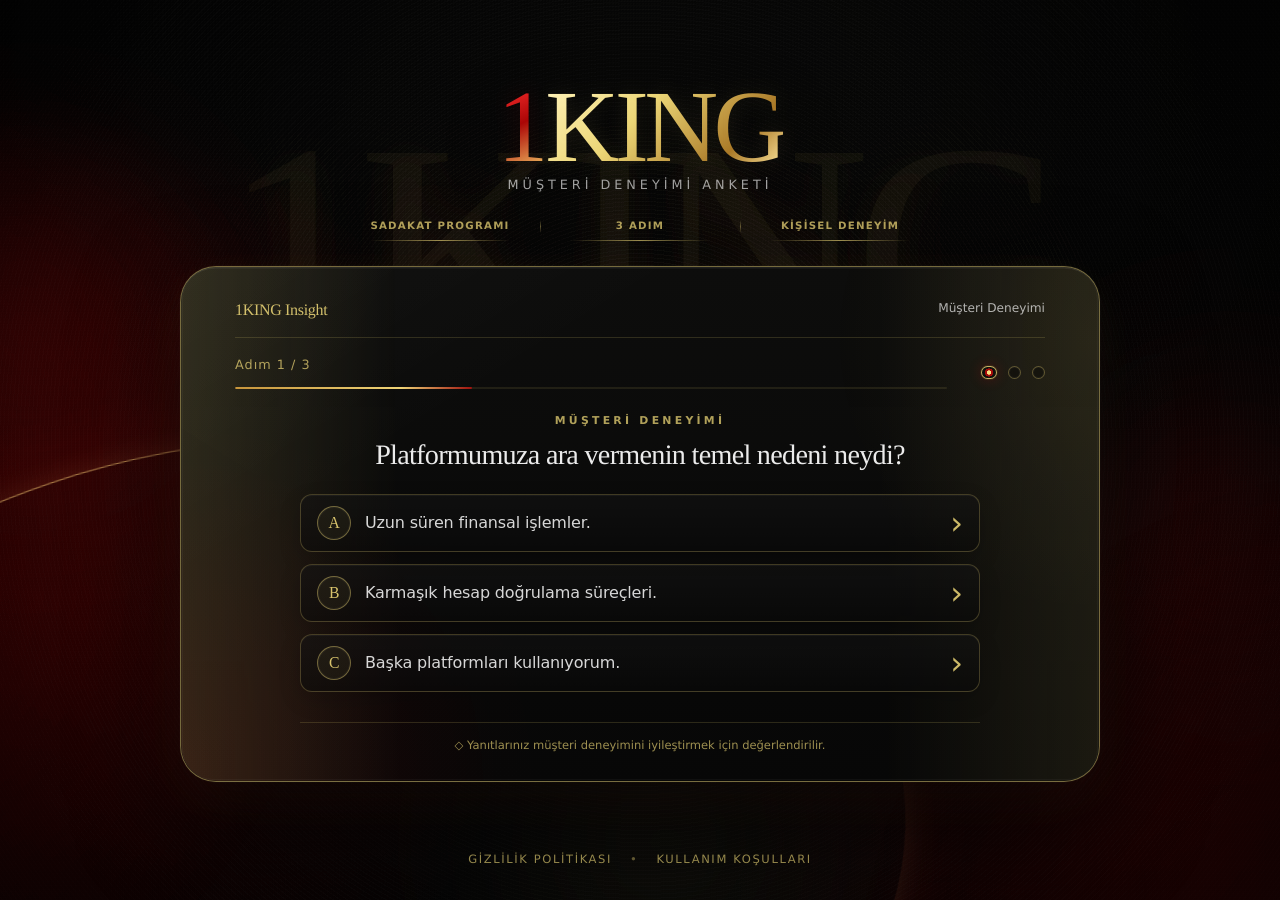
==== commit 85ca7c02: "+" ====
--- a/index.html
+++ b/index.html
@@ -63,6 +63,14 @@
             </section>
         </main>
 
+        <div class="background-scene" aria-hidden="true">
+            <div class="background-scene__grid"></div>
+            <div class="background-scene__glow background-scene__glow--one"></div>
+            <div class="background-scene__glow background-scene__glow--two"></div>
+            <div class="background-scene__glow background-scene__glow--three"></div>
+            <div class="background-scene__watermark">1KING</div>
+        </div>
+
         <footer class="site-footer">
             <nav class="footer-nav" aria-label="Alt bağlantılar">
                 <a href="privacy.html">Gizlilik Politikası</a>
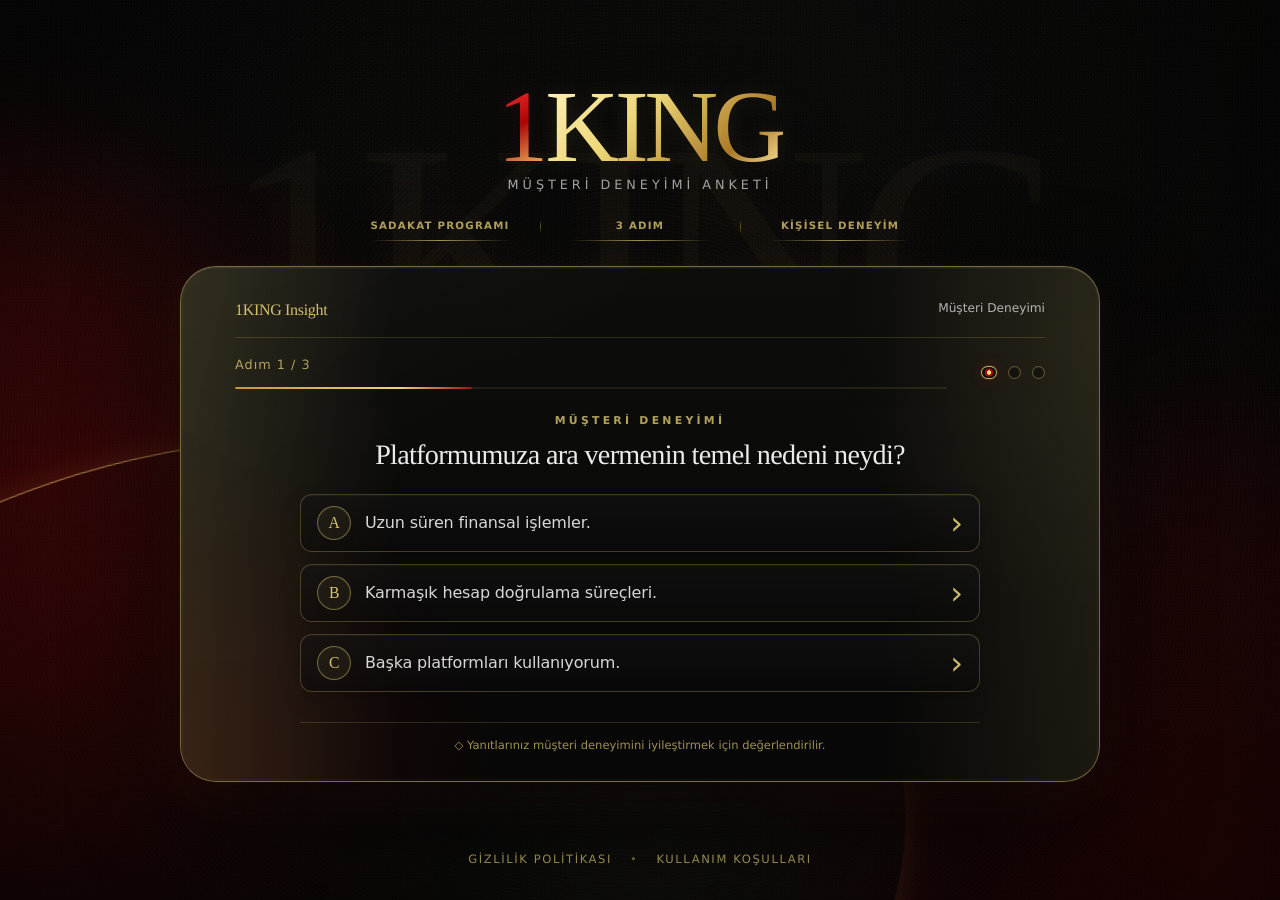
==== commit b2462fd0: "+" ====
--- a/index.html
+++ b/index.html
@@ -63,14 +63,6 @@
             </section>
         </main>
 
-        <div class="background-scene" aria-hidden="true">
-            <div class="background-scene__grid"></div>
-            <div class="background-scene__glow background-scene__glow--one"></div>
-            <div class="background-scene__glow background-scene__glow--two"></div>
-            <div class="background-scene__glow background-scene__glow--three"></div>
-            <div class="background-scene__watermark">1KING</div>
-        </div>
-
         <footer class="site-footer">
             <nav class="footer-nav" aria-label="Alt bağlantılar">
                 <a href="privacy.html">Gizlilik Politikası</a>
